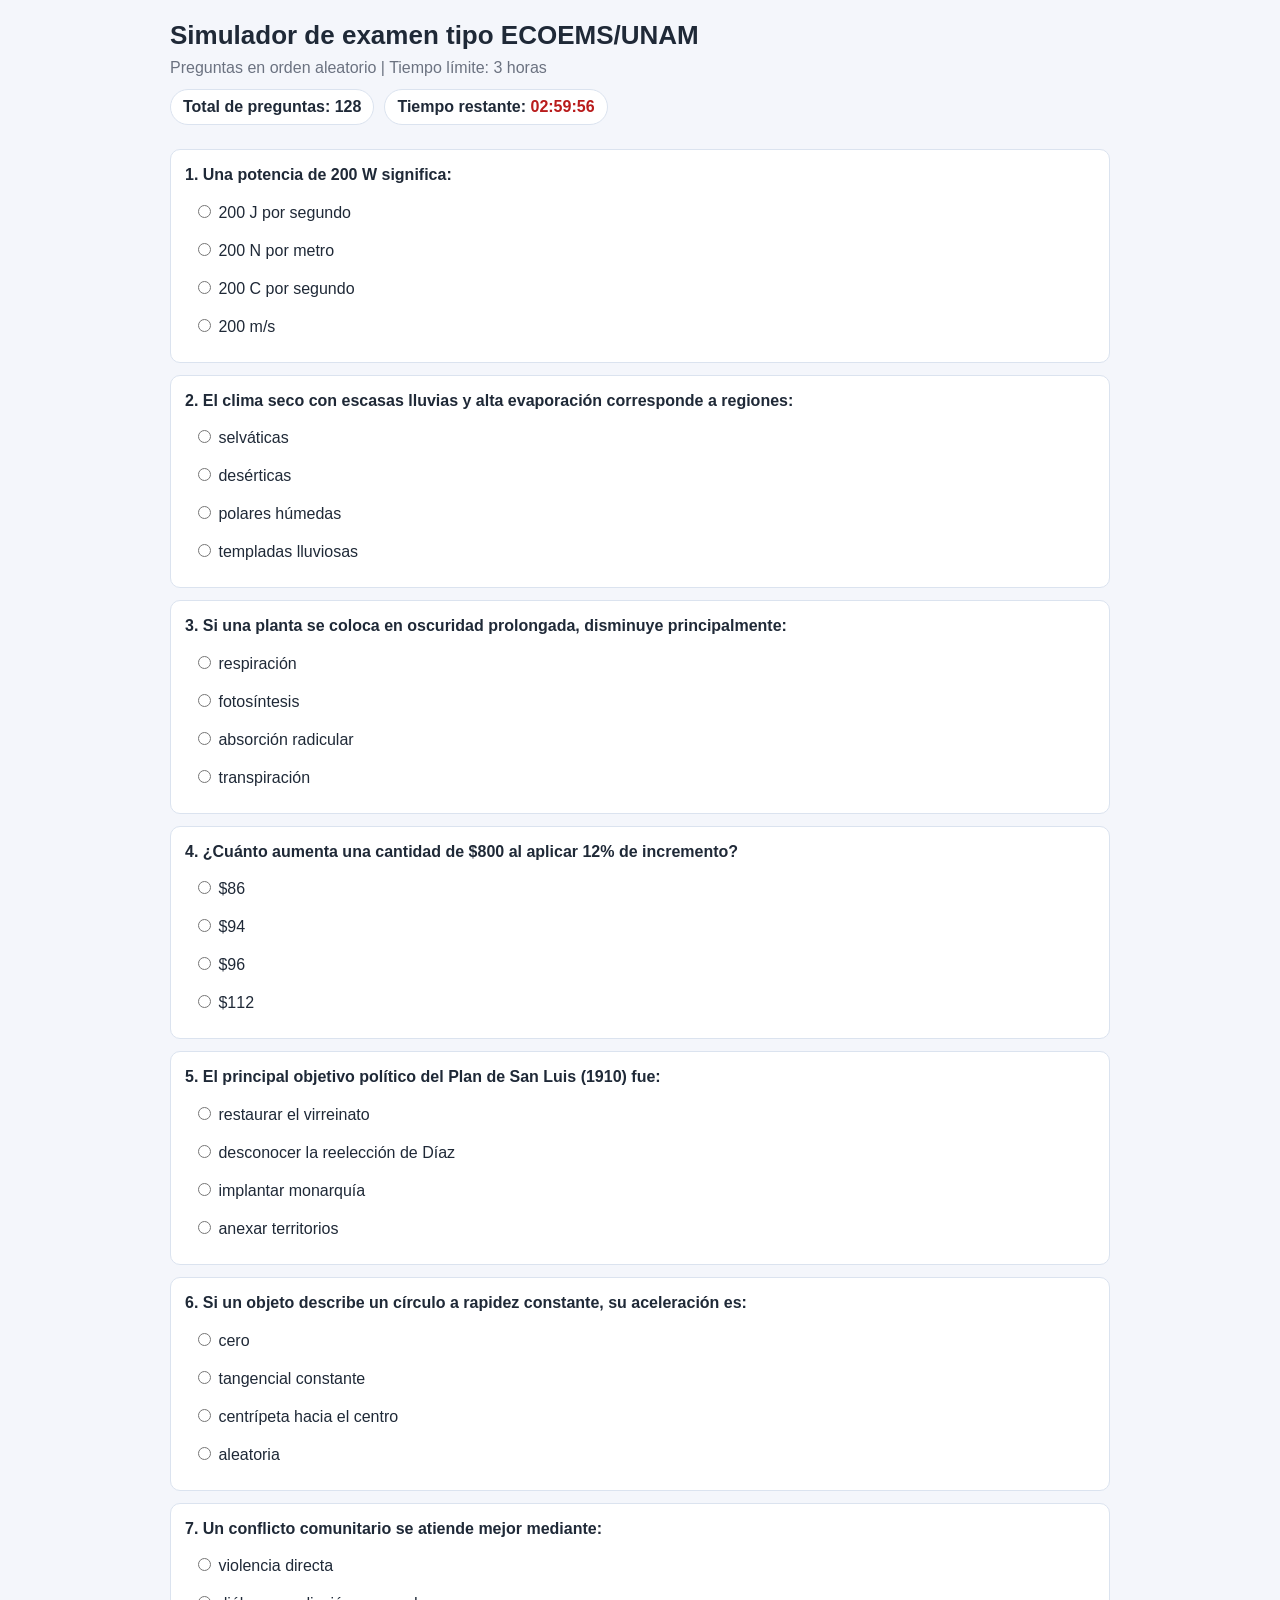
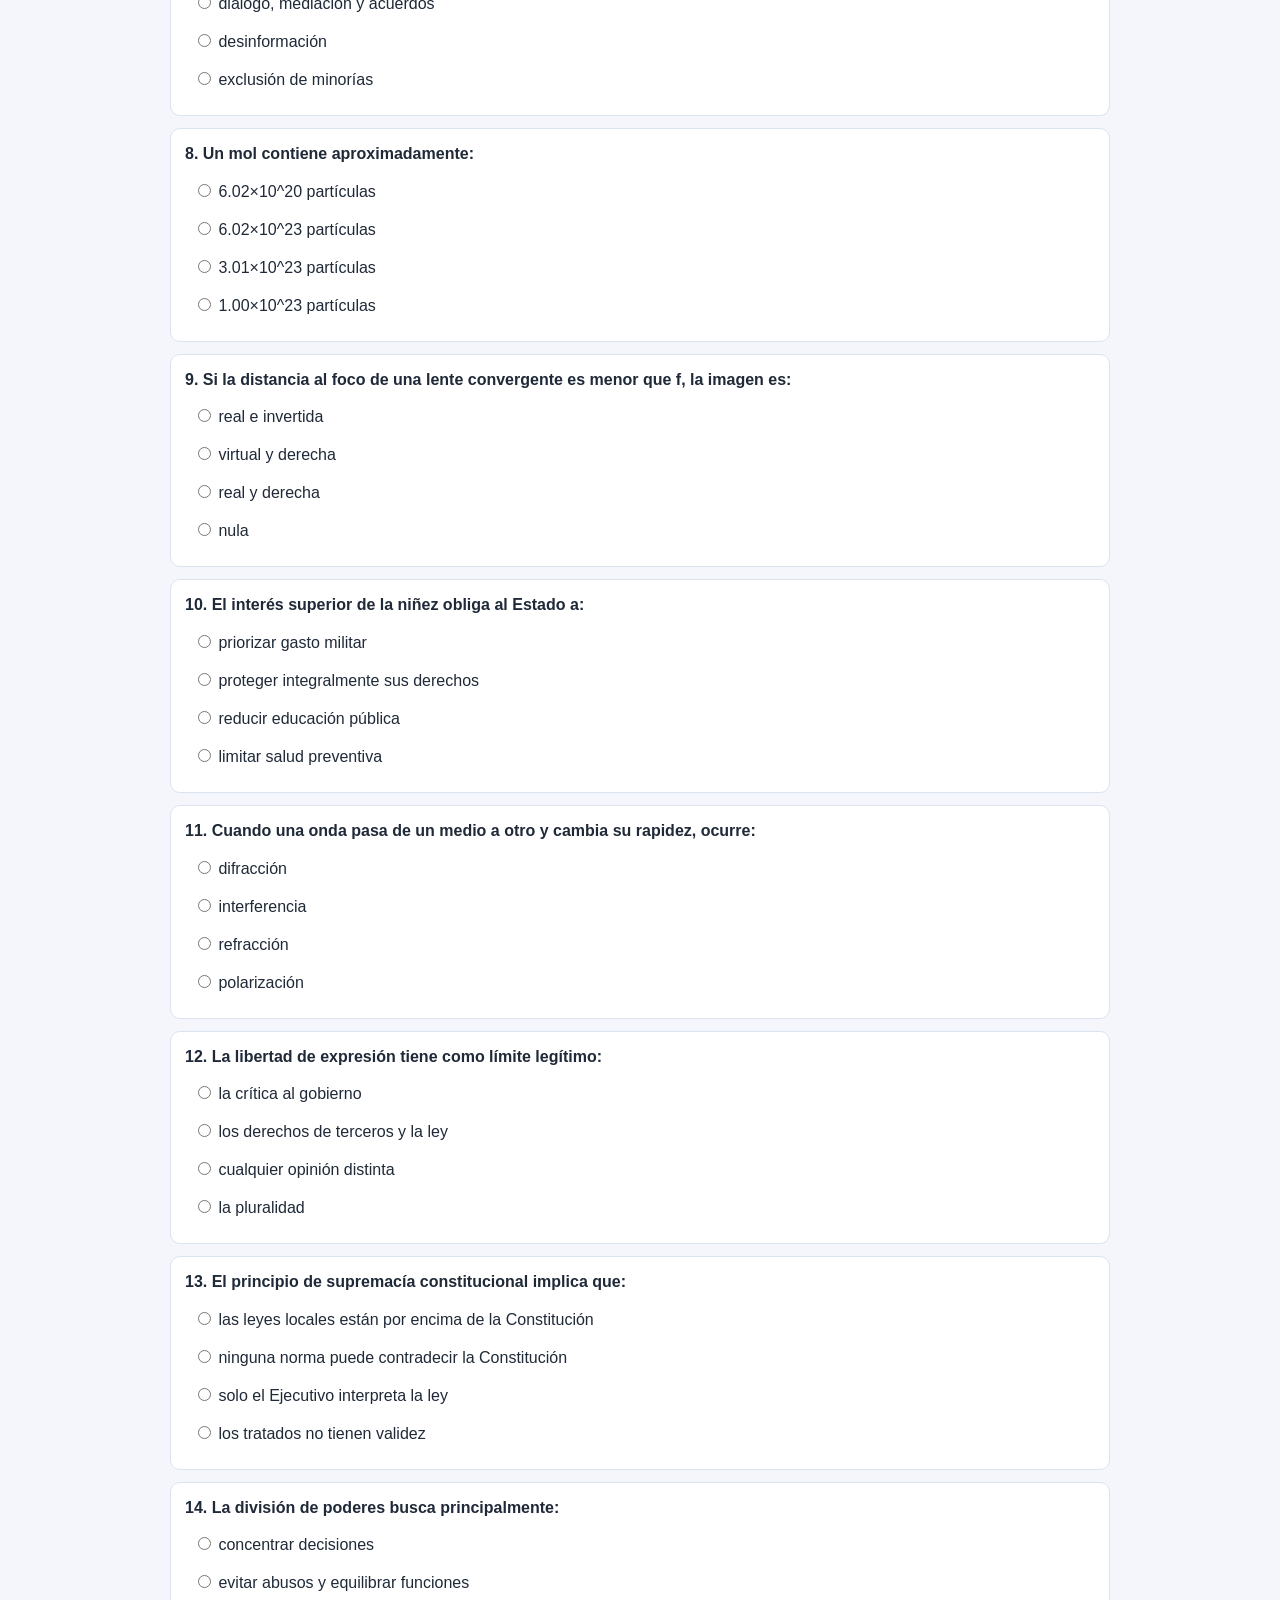
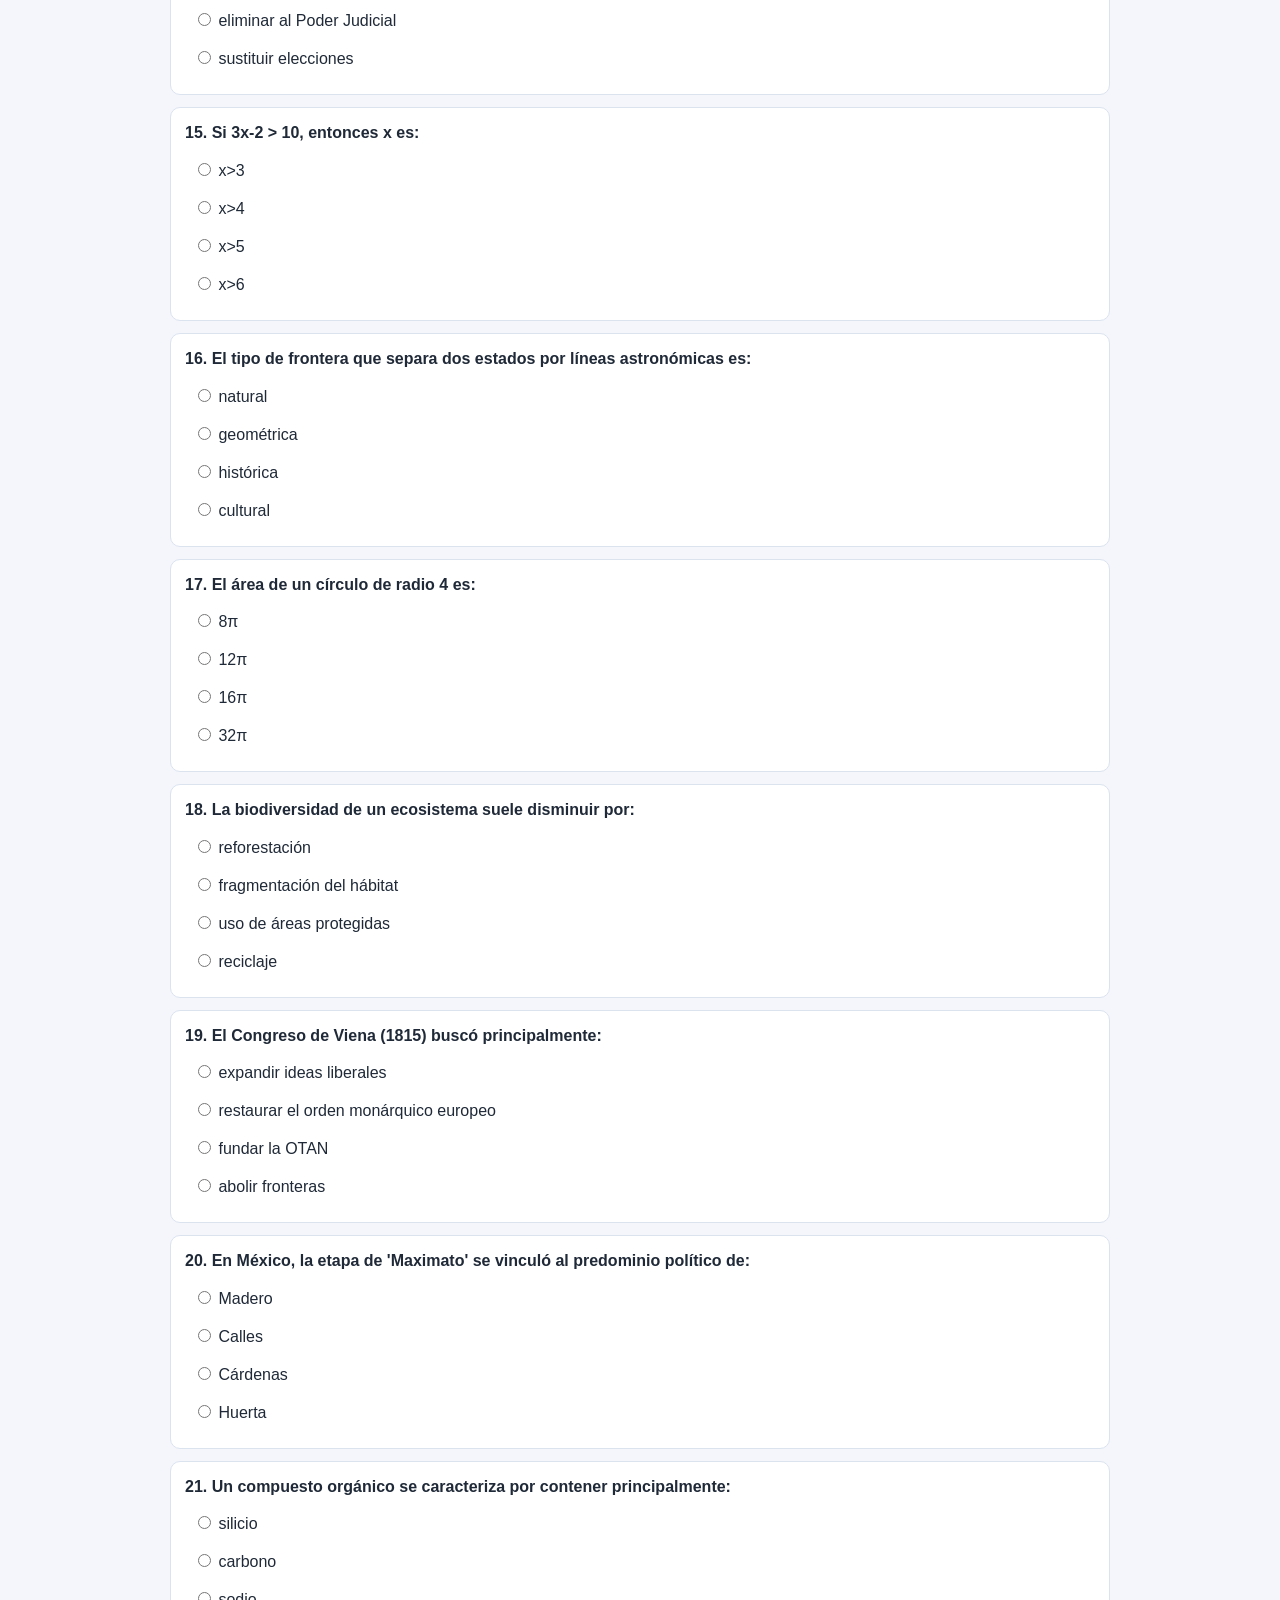
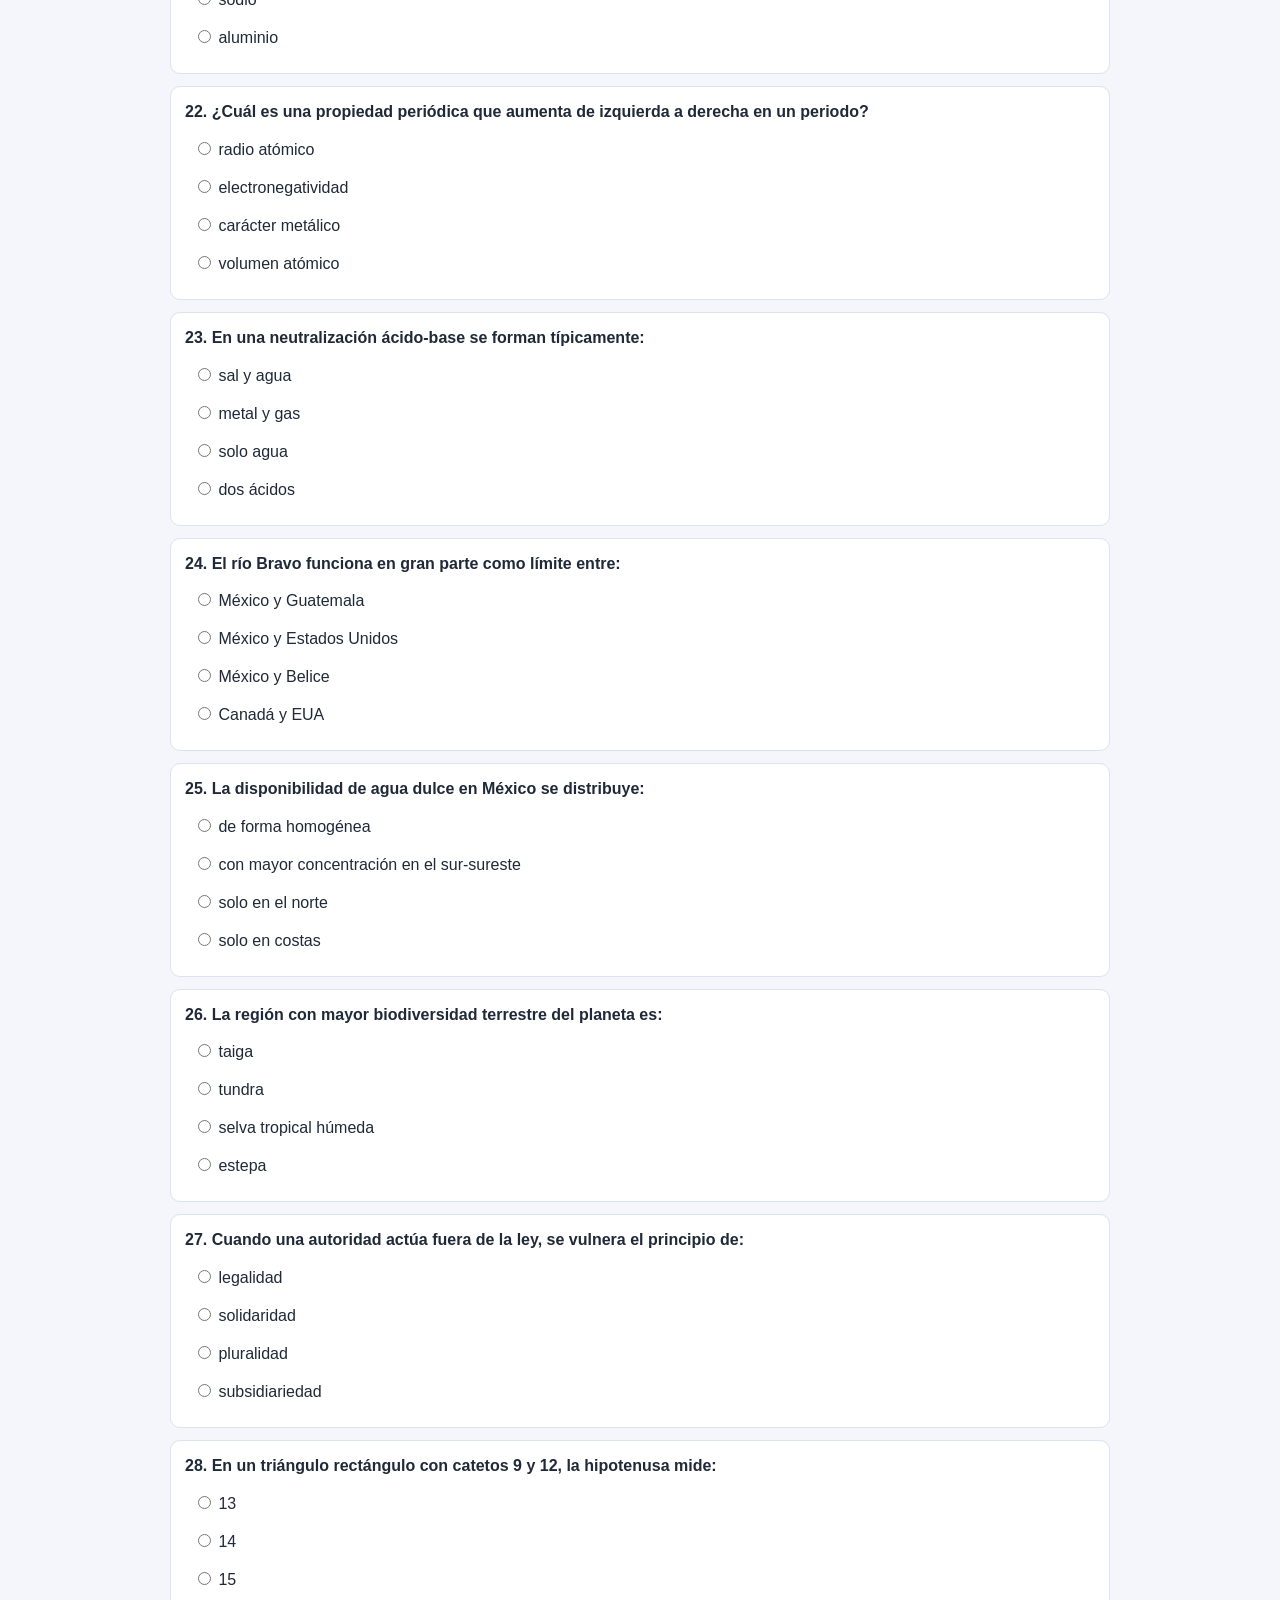
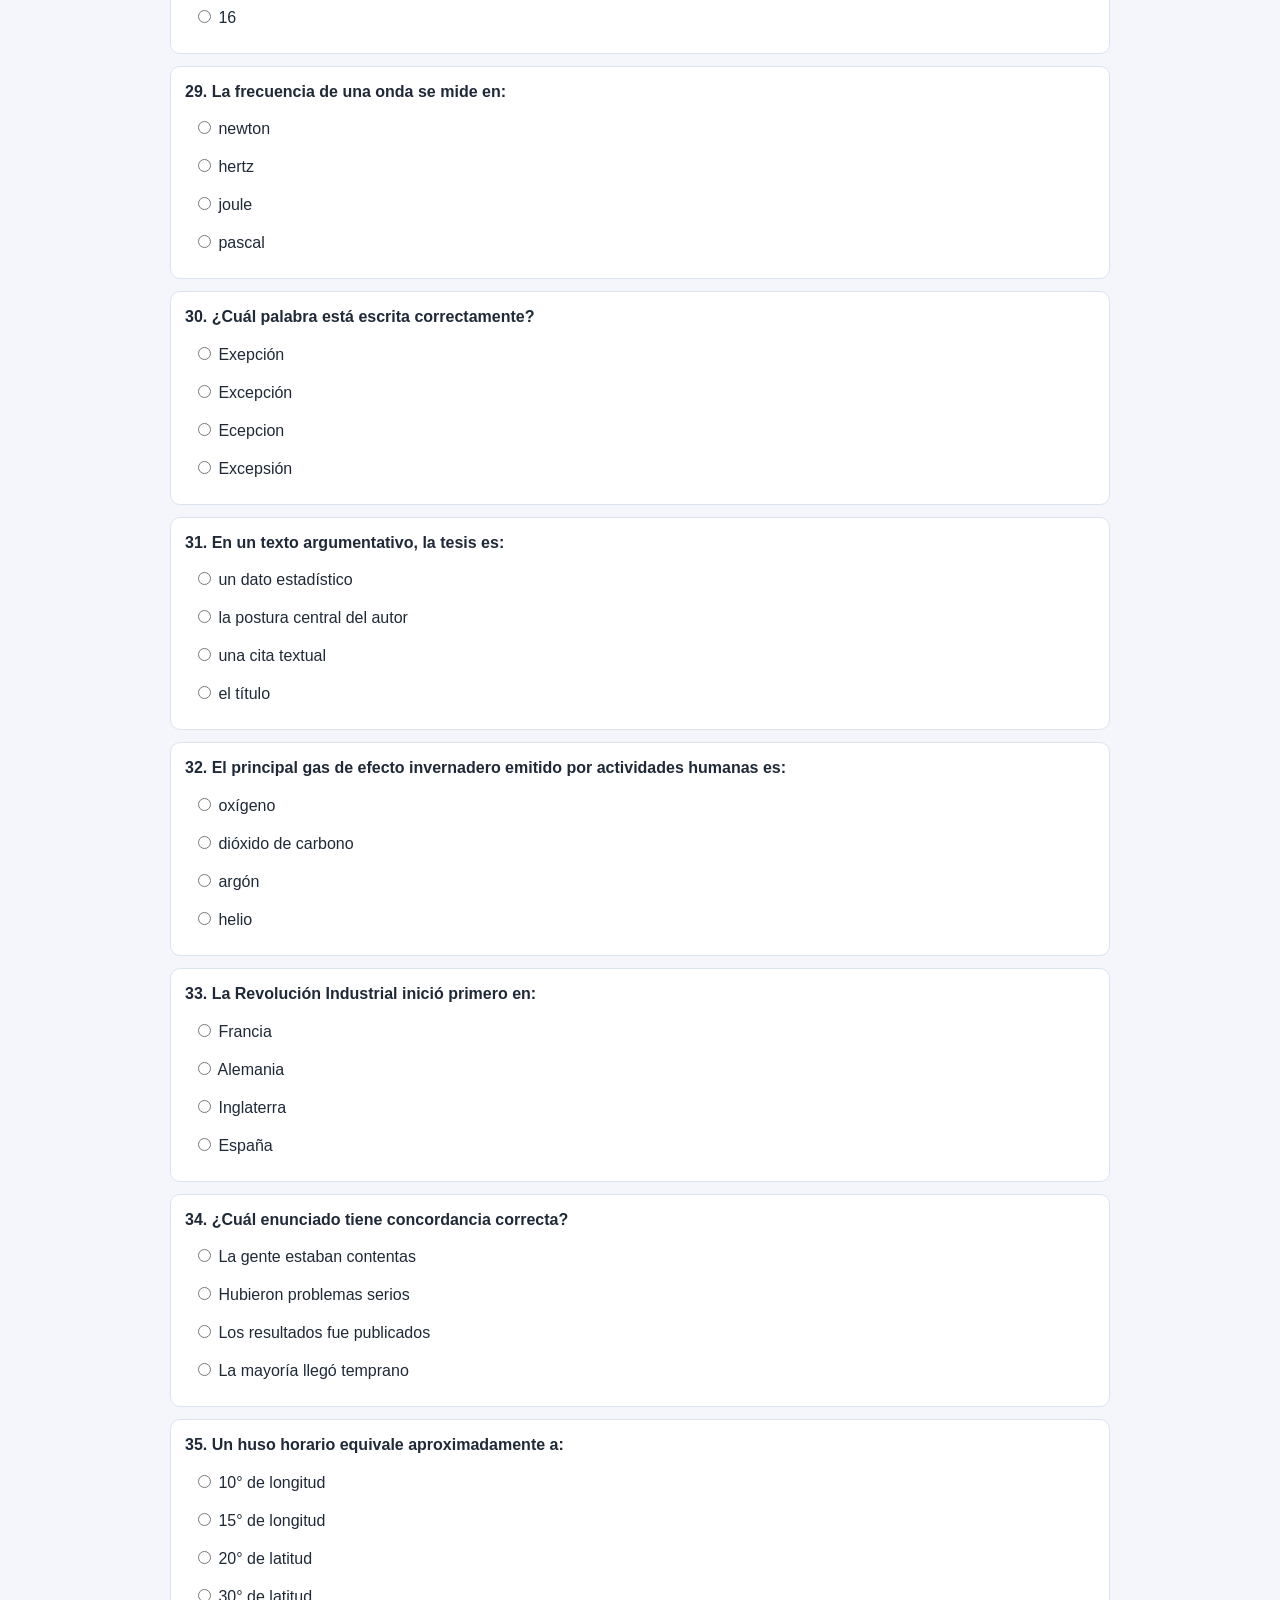
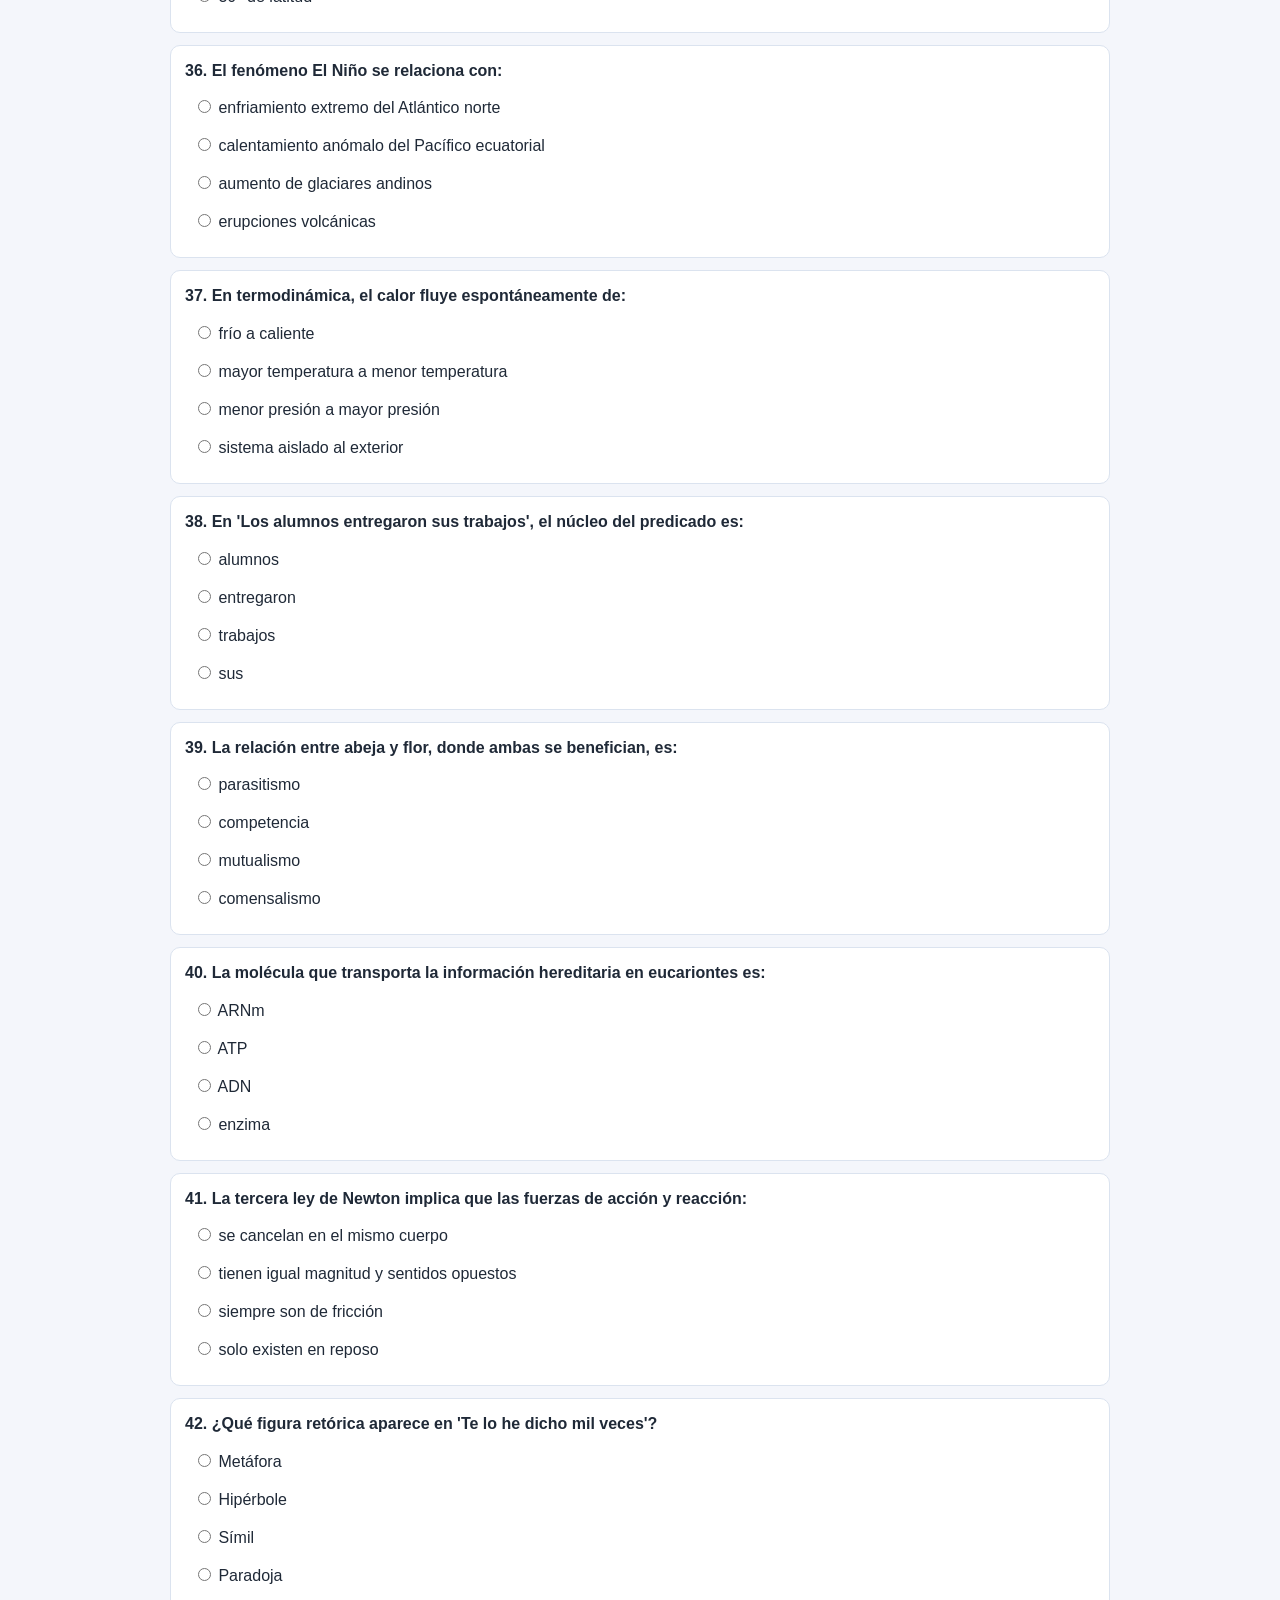
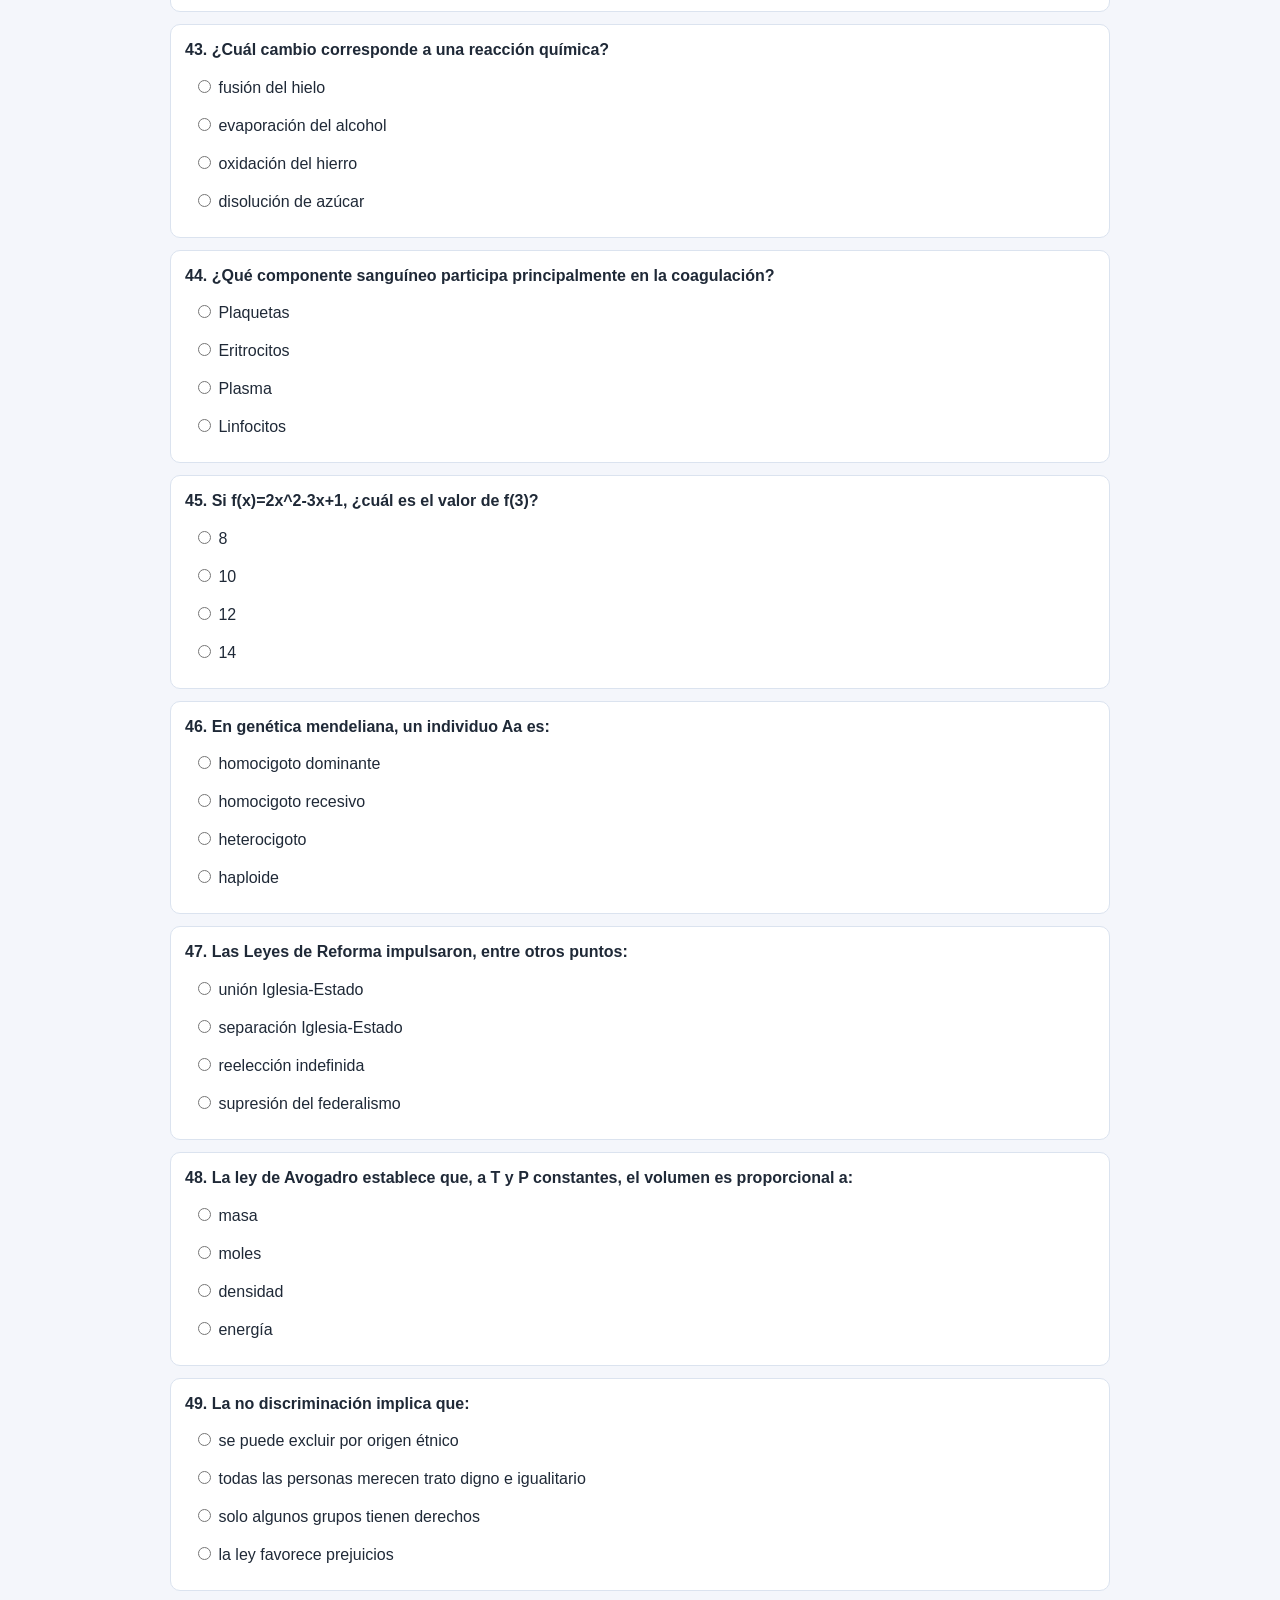
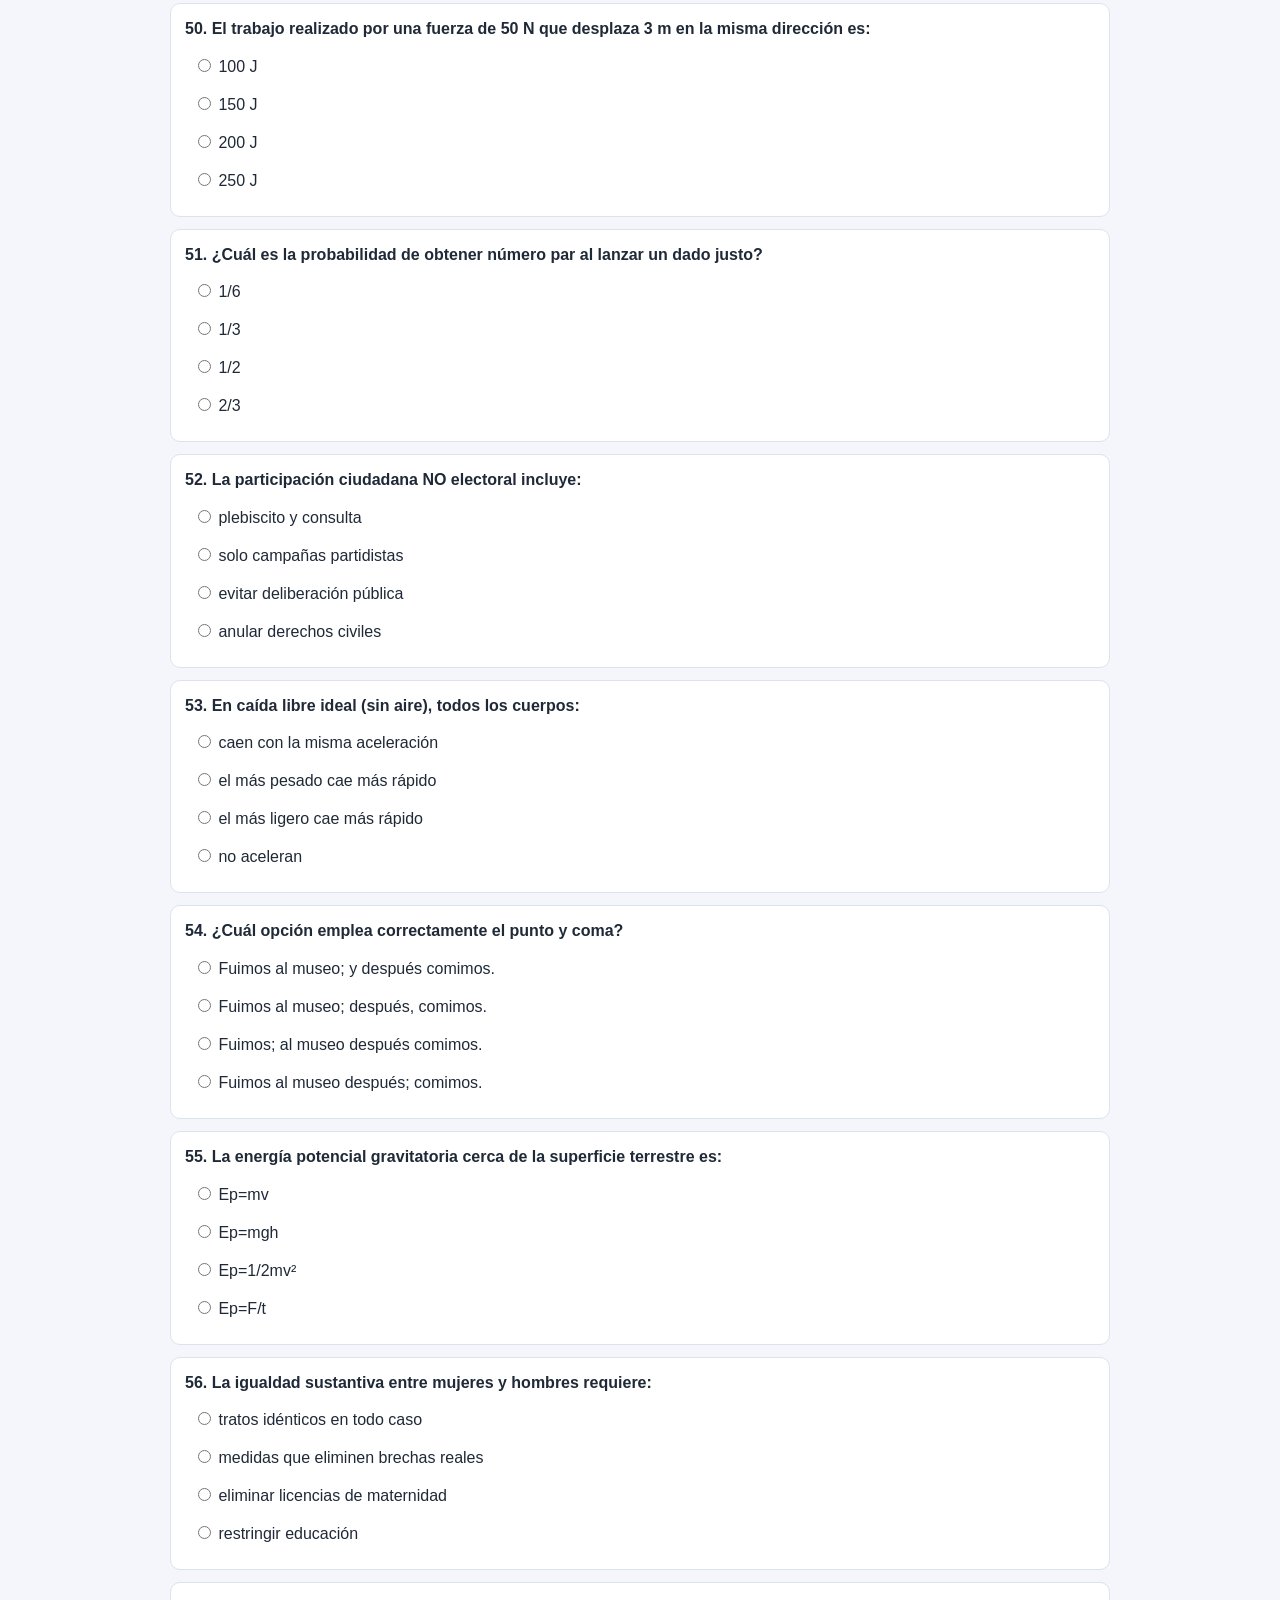
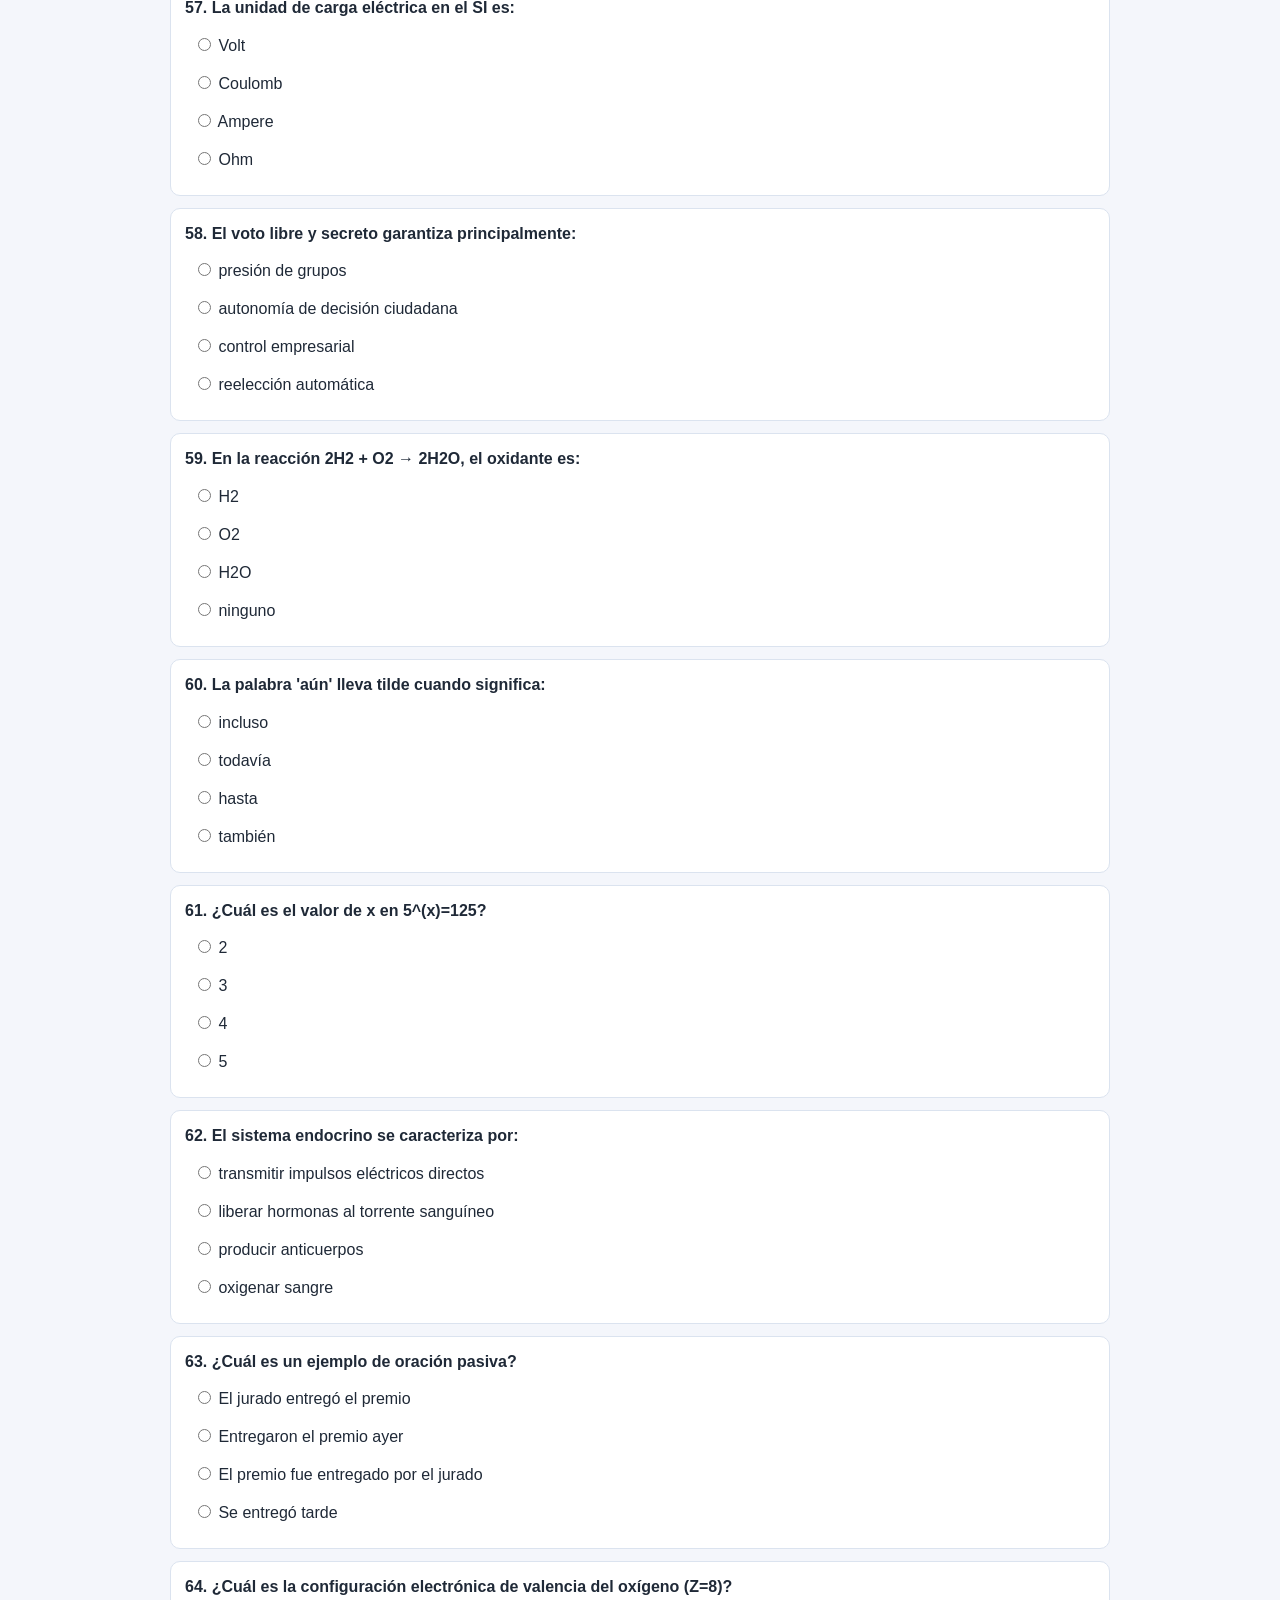
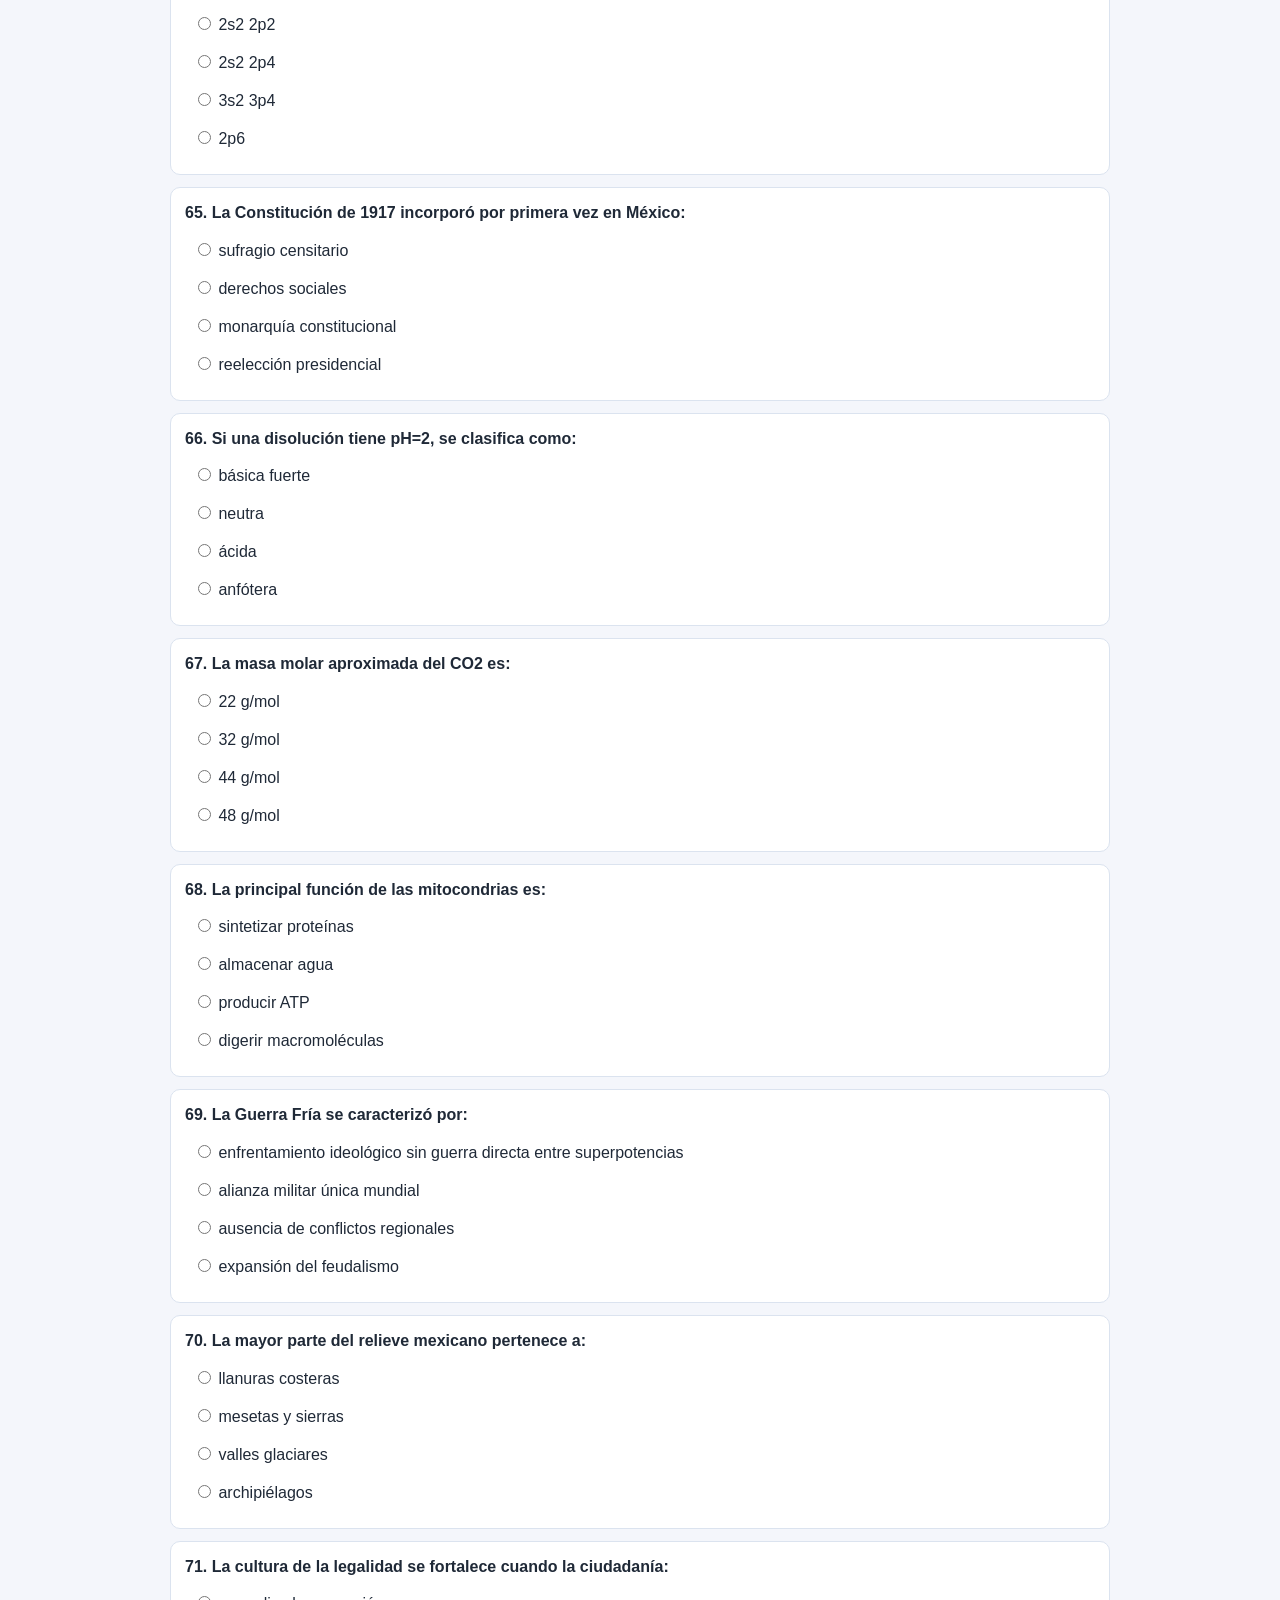
==== simulador_ecoems_unam.html @ 649bad39 "Add files via upload" ====
<!doctype html>
<html lang="es">
<head>
  <meta charset="UTF-8" />
  <meta name="viewport" content="width=device-width, initial-scale=1.0" />
  <title>Simulador ECOEMS/UNAM</title>
  <style>
    :root {
      --bg: #f4f6fb;
      --card: #ffffff;
      --text: #1f2937;
      --muted: #6b7280;
      --accent: #2563eb;
      --ok: #166534;
      --bad: #991b1b;
      --border: #dbe3ef;
    }
    * { box-sizing: border-box; }
    body { font-family: Arial, sans-serif; margin: 0; background: var(--bg); color: var(--text); }
    .wrap { max-width: 980px; margin: 0 auto; padding: 20px; }
    .top { position: sticky; top: 0; background: #f4f6fb; padding-bottom: 12px; z-index: 5; }
    h1 { margin: 0 0 8px; font-size: 26px; }
    .sub { color: var(--muted); margin: 0 0 12px; }
    .toolbar { display: flex; flex-wrap: wrap; gap: 10px; align-items: center; }
    .chip { background: var(--card); border: 1px solid var(--border); border-radius: 999px; padding: 8px 12px; font-weight: bold; }
    #temporizador { color: #b91c1c; }
    .pregunta { background: var(--card); border: 1px solid var(--border); border-radius: 10px; padding: 14px; margin: 12px 0; }
    .pregunta p { margin: 0 0 10px; font-weight: bold; line-height: 1.35; }
    label { display: block; margin: 6px 0; padding: 6px 8px; border-radius: 6px; }
    label:hover { background: #f8fafc; }
    .acciones { margin: 18px 0; display: flex; gap: 10px; }
    button { padding: 10px 16px; border: none; border-radius: 8px; cursor: pointer; font-size: 15px; }
    #enviarBtn { background: var(--accent); color: #fff; font-weight: bold; }
    #enviarBtn:disabled { opacity: .55; cursor: not-allowed; }
    #resultado { margin-top: 14px; font-size: 18px; font-weight: bold; }
    .retro { margin-top: 10px; padding: 10px; border-radius: 8px; font-size: 14px; }
    .correcta { background: #ecfdf3; border: 1px solid #86efac; color: var(--ok); }
    .incorrecta { background: #fef2f2; border: 1px solid #fca5a5; color: var(--bad); }
  </style>
</head>
<body>
  <div class="wrap">
    <div class="top">
      <h1>Simulador de examen tipo ECOEMS/UNAM</h1>
      <p class="sub">Preguntas en orden aleatorio | Tiempo límite: 3 horas</p>
      <div class="toolbar">
        <div class="chip" id="contadorPreguntas">Total de preguntas: 128</div>
        <div class="chip">Tiempo restante: <span id="temporizador">03:00:00</span></div>
      </div>
    </div>

    <form id="examen"></form>

    <div class="acciones">
      <button id="enviarBtn" type="button">Enviar examen</button>
    </div>
    <div id="resultado"></div>
  </div>

  <script>
const preguntas = [
  {
    "pregunta": "Si f(x)=2x^2-3x+1, ¿cuál es el valor de f(3)?",
    "opciones": [
      "8",
      "10",
      "12",
      "14"
    ],
    "correcta": 1
  },
  {
    "pregunta": "Resuelve el sistema: x+y=11, x-y=3.",
    "opciones": [
      "(x,y)=(7,4)",
      "(x,y)=(4,7)",
      "(x,y)=(8,3)",
      "(x,y)=(6,5)"
    ],
    "correcta": 0
  },
  {
    "pregunta": "¿Cuál es el valor de x en 5^(x)=125?",
    "opciones": [
      "2",
      "3",
      "4",
      "5"
    ],
    "correcta": 1
  },
  {
    "pregunta": "El promedio de 6, 8, 10 y 16 es:",
    "opciones": [
      "9",
      "10",
      "11",
      "12"
    ],
    "correcta": 1
  },
  {
    "pregunta": "Si un auto recorre 180 km en 3 horas, su velocidad media es:",
    "opciones": [
      "50 km/h",
      "55 km/h",
      "60 km/h",
      "65 km/h"
    ],
    "correcta": 2
  },
  {
    "pregunta": "¿Cuál expresión es equivalente a (a^3)(a^-1)?",
    "opciones": [
      "a^4",
      "a^2",
      "a^-3",
      "1"
    ],
    "correcta": 1
  },
  {
    "pregunta": "En un triángulo rectángulo con catetos 9 y 12, la hipotenusa mide:",
    "opciones": [
      "13",
      "14",
      "15",
      "16"
    ],
    "correcta": 2
  },
  {
    "pregunta": "¿Cuánto aumenta una cantidad de $800 al aplicar 12% de incremento?",
    "opciones": [
      "$86",
      "$94",
      "$96",
      "$112"
    ],
    "correcta": 2
  },
  {
    "pregunta": "Si 3x-2 > 10, entonces x es:",
    "opciones": [
      "x>3",
      "x>4",
      "x>5",
      "x>6"
    ],
    "correcta": 1
  },
  {
    "pregunta": "Factoriza: x^2-9",
    "opciones": [
      "(x-9)(x+1)",
      "(x-3)(x+3)",
      "(x-1)(x-9)",
      "(x+9)^2"
    ],
    "correcta": 1
  },
  {
    "pregunta": "La pendiente de la recta que pasa por (1,2) y (5,10) es:",
    "opciones": [
      "1",
      "2",
      "3",
      "4"
    ],
    "correcta": 1
  },
  {
    "pregunta": "¿Cuál es la probabilidad de obtener número par al lanzar un dado justo?",
    "opciones": [
      "1/6",
      "1/3",
      "1/2",
      "2/3"
    ],
    "correcta": 2
  },
  {
    "pregunta": "Si log10(1000)=n, entonces n vale:",
    "opciones": [
      "2",
      "3",
      "10",
      "100"
    ],
    "correcta": 1
  },
  {
    "pregunta": "El área de un círculo de radio 4 es:",
    "opciones": [
      "8π",
      "12π",
      "16π",
      "32π"
    ],
    "correcta": 2
  },
  {
    "pregunta": "Una razón equivalente a 3:5 es:",
    "opciones": [
      "6:8",
      "9:15",
      "12:25",
      "15:9"
    ],
    "correcta": 1
  },
  {
    "pregunta": "Si 2/3 de un número es 24, el número es:",
    "opciones": [
      "30",
      "32",
      "36",
      "40"
    ],
    "correcta": 2
  },
  {
    "pregunta": "En 'Los alumnos entregaron sus trabajos', el núcleo del predicado es:",
    "opciones": [
      "alumnos",
      "entregaron",
      "trabajos",
      "sus"
    ],
    "correcta": 1
  },
  {
    "pregunta": "¿Cuál opción presenta una oración compuesta coordinada adversativa?",
    "opciones": [
      "Llegó temprano y estudió",
      "No vino porque enfermó",
      "Quería salir, pero llovía",
      "Cuando llegó, cenó"
    ],
    "correcta": 2
  },
  {
    "pregunta": "El conector 'sin embargo' introduce una relación de:",
    "opciones": [
      "causa",
      "consecuencia",
      "oposición",
      "explicación"
    ],
    "correcta": 2
  },
  {
    "pregunta": "¿Cuál palabra está escrita correctamente?",
    "opciones": [
      "Exepción",
      "Excepción",
      "Ecepcion",
      "Excepsión"
    ],
    "correcta": 1
  },
  {
    "pregunta": "En un texto argumentativo, la tesis es:",
    "opciones": [
      "un dato estadístico",
      "la postura central del autor",
      "una cita textual",
      "el título"
    ],
    "correcta": 1
  },
  {
    "pregunta": "¿Qué figura retórica aparece en 'Te lo he dicho mil veces'?",
    "opciones": [
      "Metáfora",
      "Hipérbole",
      "Símil",
      "Paradoja"
    ],
    "correcta": 1
  },
  {
    "pregunta": "La función referencial del lenguaje se centra en:",
    "opciones": [
      "el emisor",
      "el receptor",
      "el mensaje estético",
      "el contexto"
    ],
    "correcta": 3
  },
  {
    "pregunta": "En 'Ayer leí una novela interesante', 'interesante' es:",
    "opciones": [
      "sustantivo",
      "adjetivo calificativo",
      "adverbio",
      "pronombre"
    ],
    "correcta": 1
  },
  {
    "pregunta": "¿Cuál opción emplea correctamente el punto y coma?",
    "opciones": [
      "Fuimos al museo; y después comimos.",
      "Fuimos al museo; después, comimos.",
      "Fuimos; al museo después comimos.",
      "Fuimos al museo después; comimos."
    ],
    "correcta": 1
  },
  {
    "pregunta": "El texto que explica cómo realizar un experimento corresponde al tipo:",
    "opciones": [
      "narrativo",
      "instructivo",
      "poético",
      "publicitario"
    ],
    "correcta": 1
  },
  {
    "pregunta": "En 'Si hubieras estudiado, habrías aprobado', el modo verbal predominante es:",
    "opciones": [
      "indicativo",
      "imperativo",
      "subjuntivo",
      "infinitivo"
    ],
    "correcta": 2
  },
  {
    "pregunta": "¿Cuál enunciado tiene concordancia correcta?",
    "opciones": [
      "La gente estaban contentas",
      "Hubieron problemas serios",
      "Los resultados fue publicados",
      "La mayoría llegó temprano"
    ],
    "correcta": 3
  },
  {
    "pregunta": "La intención principal de una reseña crítica es:",
    "opciones": [
      "relatar hechos históricos",
      "valorar una obra con argumentos",
      "vender un producto",
      "escribir poesía"
    ],
    "correcta": 1
  },
  {
    "pregunta": "¿Cuál es un ejemplo de oración pasiva?",
    "opciones": [
      "El jurado entregó el premio",
      "Entregaron el premio ayer",
      "El premio fue entregado por el jurado",
      "Se entregó tarde"
    ],
    "correcta": 2
  },
  {
    "pregunta": "La palabra 'aún' lleva tilde cuando significa:",
    "opciones": [
      "incluso",
      "todavía",
      "hasta",
      "también"
    ],
    "correcta": 1
  },
  {
    "pregunta": "En 'Me preocupa que no asistas', la proposición subordinada es:",
    "opciones": [
      "Me preocupa",
      "que no asistas",
      "no asistas",
      "me"
    ],
    "correcta": 1
  },
  {
    "pregunta": "La molécula que transporta la información hereditaria en eucariontes es:",
    "opciones": [
      "ARNm",
      "ATP",
      "ADN",
      "enzima"
    ],
    "correcta": 2
  },
  {
    "pregunta": "Durante la mitosis, la separación de cromátidas hermanas ocurre en:",
    "opciones": [
      "profase",
      "metafase",
      "anafase",
      "telofase"
    ],
    "correcta": 2
  },
  {
    "pregunta": "Si una planta se coloca en oscuridad prolongada, disminuye principalmente:",
    "opciones": [
      "respiración",
      "fotosíntesis",
      "absorción radicular",
      "transpiración"
    ],
    "correcta": 1
  },
  {
    "pregunta": "¿Qué estructura regula el intercambio de gases en las hojas?",
    "opciones": [
      "Xilema",
      "Estomas",
      "Floema",
      "Cutícula"
    ],
    "correcta": 1
  },
  {
    "pregunta": "Un ejemplo de homeostasis es:",
    "opciones": [
      "mutación al azar",
      "mantenimiento de la temperatura corporal",
      "formación de gametos",
      "crecimiento poblacional"
    ],
    "correcta": 1
  },
  {
    "pregunta": "En genética mendeliana, un individuo Aa es:",
    "opciones": [
      "homocigoto dominante",
      "homocigoto recesivo",
      "heterocigoto",
      "haploide"
    ],
    "correcta": 2
  },
  {
    "pregunta": "La selección natural favorece a los organismos que:",
    "opciones": [
      "son más grandes",
      "tienen rasgos ventajosos en su ambiente",
      "viven menos",
      "no presentan variación"
    ],
    "correcta": 1
  },
  {
    "pregunta": "¿Qué componente sanguíneo participa principalmente en la coagulación?",
    "opciones": [
      "Plaquetas",
      "Eritrocitos",
      "Plasma",
      "Linfocitos"
    ],
    "correcta": 0
  },
  {
    "pregunta": "La relación entre abeja y flor, donde ambas se benefician, es:",
    "opciones": [
      "parasitismo",
      "competencia",
      "mutualismo",
      "comensalismo"
    ],
    "correcta": 2
  },
  {
    "pregunta": "El sistema endocrino se caracteriza por:",
    "opciones": [
      "transmitir impulsos eléctricos directos",
      "liberar hormonas al torrente sanguíneo",
      "producir anticuerpos",
      "oxigenar sangre"
    ],
    "correcta": 1
  },
  {
    "pregunta": "En una cadena trófica, los productores son:",
    "opciones": [
      "hongos",
      "animales herbívoros",
      "organismos autótrofos",
      "descomponedores"
    ],
    "correcta": 2
  },
  {
    "pregunta": "La principal función de las mitocondrias es:",
    "opciones": [
      "sintetizar proteínas",
      "almacenar agua",
      "producir ATP",
      "digerir macromoléculas"
    ],
    "correcta": 2
  },
  {
    "pregunta": "La biodiversidad de un ecosistema suele disminuir por:",
    "opciones": [
      "reforestación",
      "fragmentación del hábitat",
      "uso de áreas protegidas",
      "reciclaje"
    ],
    "correcta": 1
  },
  {
    "pregunta": "¿Qué tipo de inmunidad se obtiene por vacunación?",
    "opciones": [
      "innata natural",
      "adquirida activa",
      "adquirida pasiva",
      "genética"
    ],
    "correcta": 1
  },
  {
    "pregunta": "El órgano donde ocurre la mayor absorción de nutrientes es:",
    "opciones": [
      "estómago",
      "intestino delgado",
      "colon",
      "esófago"
    ],
    "correcta": 1
  },
  {
    "pregunta": "En la teoría celular, todos los seres vivos:",
    "opciones": [
      "tienen núcleo",
      "están formados por una o más células",
      "son pluricelulares",
      "realizan fotosíntesis"
    ],
    "correcta": 1
  },
  {
    "pregunta": "¿Cuál es la configuración electrónica de valencia del oxígeno (Z=8)?",
    "opciones": [
      "2s2 2p2",
      "2s2 2p4",
      "3s2 3p4",
      "2p6"
    ],
    "correcta": 1
  },
  {
    "pregunta": "Enlace predominante en NaCl:",
    "opciones": [
      "covalente no polar",
      "covalente polar",
      "iónico",
      "metálico"
    ],
    "correcta": 2
  },
  {
    "pregunta": "Si una disolución tiene pH=2, se clasifica como:",
    "opciones": [
      "básica fuerte",
      "neutra",
      "ácida",
      "anfótera"
    ],
    "correcta": 2
  },
  {
    "pregunta": "La ley de Avogadro establece que, a T y P constantes, el volumen es proporcional a:",
    "opciones": [
      "masa",
      "moles",
      "densidad",
      "energía"
    ],
    "correcta": 1
  },
  {
    "pregunta": "En la reacción 2H2 + O2 → 2H2O, el oxidante es:",
    "opciones": [
      "H2",
      "O2",
      "H2O",
      "ninguno"
    ],
    "correcta": 1
  },
  {
    "pregunta": "¿Cuál cambio corresponde a una reacción química?",
    "opciones": [
      "fusión del hielo",
      "evaporación del alcohol",
      "oxidación del hierro",
      "disolución de azúcar"
    ],
    "correcta": 2
  },
  {
    "pregunta": "La masa molar aproximada del CO2 es:",
    "opciones": [
      "22 g/mol",
      "32 g/mol",
      "44 g/mol",
      "48 g/mol"
    ],
    "correcta": 2
  },
  {
    "pregunta": "Un compuesto orgánico se caracteriza por contener principalmente:",
    "opciones": [
      "silicio",
      "carbono",
      "sodio",
      "aluminio"
    ],
    "correcta": 1
  },
  {
    "pregunta": "Si aumenta la concentración de reactivos, la velocidad de reacción generalmente:",
    "opciones": [
      "disminuye",
      "aumenta",
      "no cambia nunca",
      "se vuelve cero"
    ],
    "correcta": 1
  },
  {
    "pregunta": "La partícula con carga +1 en el átomo es:",
    "opciones": [
      "electrón",
      "neutrón",
      "protón",
      "anión"
    ],
    "correcta": 2
  },
  {
    "pregunta": "En una neutralización ácido-base se forman típicamente:",
    "opciones": [
      "sal y agua",
      "metal y gas",
      "solo agua",
      "dos ácidos"
    ],
    "correcta": 0
  },
  {
    "pregunta": "¿Cuál es una propiedad periódica que aumenta de izquierda a derecha en un periodo?",
    "opciones": [
      "radio atómico",
      "electronegatividad",
      "carácter metálico",
      "volumen atómico"
    ],
    "correcta": 1
  },
  {
    "pregunta": "El número de oxidación del oxígeno en la mayoría de compuestos es:",
    "opciones": [
      "+2",
      "+1",
      "-1",
      "-2"
    ],
    "correcta": 3
  },
  {
    "pregunta": "Un mol contiene aproximadamente:",
    "opciones": [
      "6.02×10^20 partículas",
      "6.02×10^23 partículas",
      "3.01×10^23 partículas",
      "1.00×10^23 partículas"
    ],
    "correcta": 1
  },
  {
    "pregunta": "La destilación simple permite separar:",
    "opciones": [
      "sólidos insolubles",
      "líquidos con distintos puntos de ebullición",
      "mezclas homogéneas por magnetismo",
      "gases por filtración"
    ],
    "correcta": 1
  },
  {
    "pregunta": "En el modelo cinético, al aumentar la temperatura de un gas, aumenta:",
    "opciones": [
      "la masa de cada molécula",
      "la energía cinética promedio",
      "el número de moles automáticamente",
      "la carga eléctrica"
    ],
    "correcta": 1
  },
  {
    "pregunta": "Un móvil pasa de 10 m/s a 22 m/s en 4 s. Su aceleración es:",
    "opciones": [
      "2 m/s²",
      "3 m/s²",
      "4 m/s²",
      "5 m/s²"
    ],
    "correcta": 1
  },
  {
    "pregunta": "Si F=24 N y m=6 kg, la aceleración es:",
    "opciones": [
      "2 m/s²",
      "3 m/s²",
      "4 m/s²",
      "6 m/s²"
    ],
    "correcta": 2
  },
  {
    "pregunta": "El trabajo realizado por una fuerza de 50 N que desplaza 3 m en la misma dirección es:",
    "opciones": [
      "100 J",
      "150 J",
      "200 J",
      "250 J"
    ],
    "correcta": 1
  },
  {
    "pregunta": "¿Qué magnitud permanece constante en un MRU?",
    "opciones": [
      "aceleración distinta de cero",
      "velocidad",
      "fuerza neta no nula",
      "posición"
    ],
    "correcta": 1
  },
  {
    "pregunta": "La unidad de carga eléctrica en el SI es:",
    "opciones": [
      "Volt",
      "Coulomb",
      "Ampere",
      "Ohm"
    ],
    "correcta": 1
  },
  {
    "pregunta": "En un circuito, si V=12 V e I=3 A, la resistencia es:",
    "opciones": [
      "2 Ω",
      "3 Ω",
      "4 Ω",
      "6 Ω"
    ],
    "correcta": 2
  },
  {
    "pregunta": "Cuando una onda pasa de un medio a otro y cambia su rapidez, ocurre:",
    "opciones": [
      "difracción",
      "interferencia",
      "refracción",
      "polarización"
    ],
    "correcta": 2
  },
  {
    "pregunta": "La energía potencial gravitatoria cerca de la superficie terrestre es:",
    "opciones": [
      "Ep=mv",
      "Ep=mgh",
      "Ep=1/2mv²",
      "Ep=F/t"
    ],
    "correcta": 1
  },
  {
    "pregunta": "Si la distancia al foco de una lente convergente es menor que f, la imagen es:",
    "opciones": [
      "real e invertida",
      "virtual y derecha",
      "real y derecha",
      "nula"
    ],
    "correcta": 1
  },
  {
    "pregunta": "La tercera ley de Newton implica que las fuerzas de acción y reacción:",
    "opciones": [
      "se cancelan en el mismo cuerpo",
      "tienen igual magnitud y sentidos opuestos",
      "siempre son de fricción",
      "solo existen en reposo"
    ],
    "correcta": 1
  },
  {
    "pregunta": "Una potencia de 200 W significa:",
    "opciones": [
      "200 J por segundo",
      "200 N por metro",
      "200 C por segundo",
      "200 m/s"
    ],
    "correcta": 0
  },
  {
    "pregunta": "En caída libre ideal (sin aire), todos los cuerpos:",
    "opciones": [
      "caen con la misma aceleración",
      "el más pesado cae más rápido",
      "el más ligero cae más rápido",
      "no aceleran"
    ],
    "correcta": 0
  },
  {
    "pregunta": "La frecuencia de una onda se mide en:",
    "opciones": [
      "newton",
      "hertz",
      "joule",
      "pascal"
    ],
    "correcta": 1
  },
  {
    "pregunta": "Si un objeto describe un círculo a rapidez constante, su aceleración es:",
    "opciones": [
      "cero",
      "tangencial constante",
      "centrípeta hacia el centro",
      "aleatoria"
    ],
    "correcta": 2
  },
  {
    "pregunta": "En termodinámica, el calor fluye espontáneamente de:",
    "opciones": [
      "frío a caliente",
      "mayor temperatura a menor temperatura",
      "menor presión a mayor presión",
      "sistema aislado al exterior"
    ],
    "correcta": 1
  },
  {
    "pregunta": "El momento lineal de un cuerpo se calcula con:",
    "opciones": [
      "p=mv",
      "p=F/A",
      "p=mg",
      "p=W/t"
    ],
    "correcta": 0
  },
  {
    "pregunta": "El principal objetivo político del Plan de San Luis (1910) fue:",
    "opciones": [
      "restaurar el virreinato",
      "desconocer la reelección de Díaz",
      "implantar monarquía",
      "anexar territorios"
    ],
    "correcta": 1
  },
  {
    "pregunta": "Las Leyes de Reforma impulsaron, entre otros puntos:",
    "opciones": [
      "unión Iglesia-Estado",
      "separación Iglesia-Estado",
      "reelección indefinida",
      "supresión del federalismo"
    ],
    "correcta": 1
  },
  {
    "pregunta": "La Constitución de 1917 incorporó por primera vez en México:",
    "opciones": [
      "sufragio censitario",
      "derechos sociales",
      "monarquía constitucional",
      "reelección presidencial"
    ],
    "correcta": 1
  },
  {
    "pregunta": "La causa inmediata de la Primera Guerra Mundial fue:",
    "opciones": [
      "invasión de Polonia",
      "asesinato del archiduque Francisco Fernando",
      "crisis de los misiles",
      "caída del Muro de Berlín"
    ],
    "correcta": 1
  },
  {
    "pregunta": "El periodo conocido como 'Milagro Mexicano' se asocia con:",
    "opciones": [
      "crecimiento económico sostenido a mitad del siglo XX",
      "guerra civil permanente",
      "caída de exportaciones petroleras en 1810",
      "fin del PRI en 2000"
    ],
    "correcta": 0
  },
  {
    "pregunta": "¿Qué buscaba principalmente el movimiento de Independencia de México en su inicio?",
    "opciones": [
      "mantener privilegios peninsulares",
      "autonomía y ruptura del orden colonial",
      "anexión a Francia",
      "abolir la agricultura"
    ],
    "correcta": 1
  },
  {
    "pregunta": "La Doctrina Monroe (1823) se resume como:",
    "opciones": [
      "América para los americanos",
      "Europa para los europeos",
      "Asia para Asia",
      "África unificada"
    ],
    "correcta": 0
  },
  {
    "pregunta": "Durante el cardenismo, una medida clave fue:",
    "opciones": [
      "privatización petrolera",
      "expropiación petrolera",
      "disolución de ejidos",
      "reelección presidencial"
    ],
    "correcta": 1
  },
  {
    "pregunta": "La Revolución Industrial inició primero en:",
    "opciones": [
      "Francia",
      "Alemania",
      "Inglaterra",
      "España"
    ],
    "correcta": 2
  },
  {
    "pregunta": "La Guerra Fría se caracterizó por:",
    "opciones": [
      "enfrentamiento ideológico sin guerra directa entre superpotencias",
      "alianza militar única mundial",
      "ausencia de conflictos regionales",
      "expansión del feudalismo"
    ],
    "correcta": 0
  },
  {
    "pregunta": "El Tratado de Tordesillas (1494) tuvo como propósito:",
    "opciones": [
      "dividir áreas de expansión entre España y Portugal",
      "independizar colonias inglesas",
      "crear la ONU",
      "abolir la esclavitud"
    ],
    "correcta": 0
  },
  {
    "pregunta": "En México, la etapa de 'Maximato' se vinculó al predominio político de:",
    "opciones": [
      "Madero",
      "Calles",
      "Cárdenas",
      "Huerta"
    ],
    "correcta": 1
  },
  {
    "pregunta": "La caída de Constantinopla en 1453 suele considerarse un hito para el fin de:",
    "opciones": [
      "Edad Antigua",
      "Edad Media",
      "Edad Moderna",
      "Edad Contemporánea"
    ],
    "correcta": 1
  },
  {
    "pregunta": "El Congreso de Viena (1815) buscó principalmente:",
    "opciones": [
      "expandir ideas liberales",
      "restaurar el orden monárquico europeo",
      "fundar la OTAN",
      "abolir fronteras"
    ],
    "correcta": 1
  },
  {
    "pregunta": "La principal demanda agraria del zapatismo se sintetiza en:",
    "opciones": [
      "Sufragio efectivo",
      "Tierra y libertad",
      "Orden y progreso",
      "No intervención"
    ],
    "correcta": 1
  },
  {
    "pregunta": "La creación de la ONU ocurrió tras:",
    "opciones": [
      "Primera Guerra Mundial",
      "Segunda Guerra Mundial",
      "Guerra de Crimea",
      "Guerra Fría"
    ],
    "correcta": 1
  },
  {
    "pregunta": "La latitud de un lugar se mide respecto a:",
    "opciones": [
      "meridiano de Greenwich",
      "nivel del mar",
      "Ecuador",
      "Trópico de Cáncer"
    ],
    "correcta": 2
  },
  {
    "pregunta": "Un huso horario equivale aproximadamente a:",
    "opciones": [
      "10° de longitud",
      "15° de longitud",
      "20° de latitud",
      "30° de latitud"
    ],
    "correcta": 1
  },
  {
    "pregunta": "El clima seco con escasas lluvias y alta evaporación corresponde a regiones:",
    "opciones": [
      "selváticas",
      "desérticas",
      "polares húmedas",
      "templadas lluviosas"
    ],
    "correcta": 1
  },
  {
    "pregunta": "La mayor parte del relieve mexicano pertenece a:",
    "opciones": [
      "llanuras costeras",
      "mesetas y sierras",
      "valles glaciares",
      "archipiélagos"
    ],
    "correcta": 1
  },
  {
    "pregunta": "La corriente de Humboldt influye principalmente en:",
    "opciones": [
      "costa occidental de Sudamérica",
      "mar Caribe",
      "golfo de México",
      "océano Ártico"
    ],
    "correcta": 0
  },
  {
    "pregunta": "En demografía, la transición demográfica avanzada se asocia con:",
    "opciones": [
      "alta natalidad y alta mortalidad",
      "baja natalidad y baja mortalidad",
      "alta mortalidad infantil",
      "crecimiento explosivo permanente"
    ],
    "correcta": 1
  },
  {
    "pregunta": "El principal gas de efecto invernadero emitido por actividades humanas es:",
    "opciones": [
      "oxígeno",
      "dióxido de carbono",
      "argón",
      "helio"
    ],
    "correcta": 1
  },
  {
    "pregunta": "Una cuenca endorreica se caracteriza porque:",
    "opciones": [
      "desemboca en el mar",
      "no tiene salida al mar",
      "solo contiene agua subterránea",
      "está en zonas polares"
    ],
    "correcta": 1
  },
  {
    "pregunta": "El fenómeno El Niño se relaciona con:",
    "opciones": [
      "enfriamiento extremo del Atlántico norte",
      "calentamiento anómalo del Pacífico ecuatorial",
      "aumento de glaciares andinos",
      "erupciones volcánicas"
    ],
    "correcta": 1
  },
  {
    "pregunta": "La urbanización acelerada sin planeación puede provocar:",
    "opciones": [
      "mayor cobertura vegetal",
      "déficit de servicios y movilidad",
      "menor contaminación",
      "disminución del suelo impermeable"
    ],
    "correcta": 1
  },
  {
    "pregunta": "El tipo de frontera que separa dos estados por líneas astronómicas es:",
    "opciones": [
      "natural",
      "geométrica",
      "histórica",
      "cultural"
    ],
    "correcta": 1
  },
  {
    "pregunta": "La disponibilidad de agua dulce en México se distribuye:",
    "opciones": [
      "de forma homogénea",
      "con mayor concentración en el sur-sureste",
      "solo en el norte",
      "solo en costas"
    ],
    "correcta": 1
  },
  {
    "pregunta": "La actividad económica del sector terciario incluye:",
    "opciones": [
      "minería",
      "agricultura",
      "servicios",
      "pesca"
    ],
    "correcta": 2
  },
  {
    "pregunta": "Una pirámide poblacional de base estrecha y cima ancha indica:",
    "opciones": [
      "población joven en expansión",
      "envejecimiento demográfico",
      "alta fecundidad",
      "fuerte migración infantil"
    ],
    "correcta": 1
  },
  {
    "pregunta": "El río Bravo funciona en gran parte como límite entre:",
    "opciones": [
      "México y Guatemala",
      "México y Estados Unidos",
      "México y Belice",
      "Canadá y EUA"
    ],
    "correcta": 1
  },
  {
    "pregunta": "La región con mayor biodiversidad terrestre del planeta es:",
    "opciones": [
      "taiga",
      "tundra",
      "selva tropical húmeda",
      "estepa"
    ],
    "correcta": 2
  },
  {
    "pregunta": "El principio de supremacía constitucional implica que:",
    "opciones": [
      "las leyes locales están por encima de la Constitución",
      "ninguna norma puede contradecir la Constitución",
      "solo el Ejecutivo interpreta la ley",
      "los tratados no tienen validez"
    ],
    "correcta": 1
  },
  {
    "pregunta": "La división de poderes busca principalmente:",
    "opciones": [
      "concentrar decisiones",
      "evitar abusos y equilibrar funciones",
      "eliminar al Poder Judicial",
      "sustituir elecciones"
    ],
    "correcta": 1
  },
  {
    "pregunta": "Un derecho humano es universal porque:",
    "opciones": [
      "depende de nacionalidad",
      "se reconoce a toda persona",
      "solo aplica a mayores de edad",
      "lo otorga cada empresa"
    ],
    "correcta": 1
  },
  {
    "pregunta": "La rendición de cuentas en democracia significa:",
    "opciones": [
      "ocultar decisiones públicas",
      "informar y justificar acciones de gobierno",
      "cancelar auditorías",
      "limitar acceso a datos"
    ],
    "correcta": 1
  },
  {
    "pregunta": "El voto libre y secreto garantiza principalmente:",
    "opciones": [
      "presión de grupos",
      "autonomía de decisión ciudadana",
      "control empresarial",
      "reelección automática"
    ],
    "correcta": 1
  },
  {
    "pregunta": "Cuando una autoridad actúa fuera de la ley, se vulnera el principio de:",
    "opciones": [
      "legalidad",
      "solidaridad",
      "pluralidad",
      "subsidiariedad"
    ],
    "correcta": 0
  },
  {
    "pregunta": "La participación ciudadana NO electoral incluye:",
    "opciones": [
      "plebiscito y consulta",
      "solo campañas partidistas",
      "evitar deliberación pública",
      "anular derechos civiles"
    ],
    "correcta": 0
  },
  {
    "pregunta": "La igualdad sustantiva entre mujeres y hombres requiere:",
    "opciones": [
      "tratos idénticos en todo caso",
      "medidas que eliminen brechas reales",
      "eliminar licencias de maternidad",
      "restringir educación"
    ],
    "correcta": 1
  },
  {
    "pregunta": "La CNDH en México tiene como función principal:",
    "opciones": [
      "dictar sentencias penales",
      "proteger y promover derechos humanos",
      "organizar elecciones",
      "recaudar impuestos"
    ],
    "correcta": 1
  },
  {
    "pregunta": "La cultura de la legalidad se fortalece cuando la ciudadanía:",
    "opciones": [
      "normaliza la corrupción",
      "cumple normas y denuncia irregularidades",
      "evita participar",
      "justifica sobornos"
    ],
    "correcta": 1
  },
  {
    "pregunta": "El interés superior de la niñez obliga al Estado a:",
    "opciones": [
      "priorizar gasto militar",
      "proteger integralmente sus derechos",
      "reducir educación pública",
      "limitar salud preventiva"
    ],
    "correcta": 1
  },
  {
    "pregunta": "La libertad de expresión tiene como límite legítimo:",
    "opciones": [
      "la crítica al gobierno",
      "los derechos de terceros y la ley",
      "cualquier opinión distinta",
      "la pluralidad"
    ],
    "correcta": 1
  },
  {
    "pregunta": "Un conflicto comunitario se atiende mejor mediante:",
    "opciones": [
      "violencia directa",
      "diálogo, mediación y acuerdos",
      "desinformación",
      "exclusión de minorías"
    ],
    "correcta": 1
  },
  {
    "pregunta": "La transparencia pública permite a la ciudadanía:",
    "opciones": [
      "acceder a información gubernamental",
      "suprimir órganos autónomos",
      "evitar auditorías",
      "cancelar elecciones"
    ],
    "correcta": 0
  },
  {
    "pregunta": "La no discriminación implica que:",
    "opciones": [
      "se puede excluir por origen étnico",
      "todas las personas merecen trato digno e igualitario",
      "solo algunos grupos tienen derechos",
      "la ley favorece prejuicios"
    ],
    "correcta": 1
  },
  {
    "pregunta": "En un Estado democrático, la soberanía reside fundamentalmente en:",
    "opciones": [
      "las fuerzas armadas",
      "el pueblo",
      "el poder económico",
      "los partidos"
    ],
    "correcta": 1
  }
];

    const examen = document.getElementById('examen');
    const enviarBtn = document.getElementById('enviarBtn');
    const resultado = document.getElementById('resultado');
    const temporizadorEl = document.getElementById('temporizador');
    const contadorPreguntas = document.getElementById('contadorPreguntas');

    function mezclar(array) {
      const copia = [...array];
      for (let i = copia.length - 1; i > 0; i--) {
        const j = Math.floor(Math.random() * (i + 1));
        [copia[i], copia[j]] = [copia[j], copia[i]];
      }
      return copia;
    }

    const preguntasAleatorias = mezclar(preguntas);
    contadorPreguntas.textContent = `Total de preguntas: ${preguntasAleatorias.length}`;

    preguntasAleatorias.forEach((item, i) => {
      const contenedor = document.createElement('div');
      contenedor.className = 'pregunta';
      contenedor.dataset.index = i;

      const titulo = document.createElement('p');
      titulo.textContent = `${i + 1}. ${item.pregunta}`;
      contenedor.appendChild(titulo);

      item.opciones.forEach((opcion, j) => {
        const etiqueta = document.createElement('label');
        const radio = document.createElement('input');
        radio.type = 'radio';
        radio.name = `pregunta-${i}`;
        radio.value = j;
        etiqueta.appendChild(radio);
        etiqueta.appendChild(document.createTextNode(' ' + opcion));
        contenedor.appendChild(etiqueta);
      });

      const retro = document.createElement('div');
      retro.className = 'retro';
      retro.style.display = 'none';
      retro.id = `retro-${i}`;
      contenedor.appendChild(retro);

      examen.appendChild(contenedor);
    });

    let examenEnviado = false;
    let tiempoRestante = 3 * 60 * 60; // 3 horas en segundos

    function formatearTiempo(segundos) {
      const h = String(Math.floor(segundos / 3600)).padStart(2, '0');
      const m = String(Math.floor((segundos % 3600) / 60)).padStart(2, '0');
      const s = String(segundos % 60).padStart(2, '0');
      return `${h}:${m}:${s}`;
    }

    function deshabilitarExamen() {
      document.querySelectorAll('input[type="radio"]').forEach(inp => inp.disabled = true);
      enviarBtn.disabled = true;
    }

    function enviarExamen(forzadoPorTiempo = false) {
      if (examenEnviado) return;
      examenEnviado = true;
      clearInterval(intervaloTemporizador);

      let aciertos = 0;

      preguntasAleatorias.forEach((item, i) => {
        const seleccionada = document.querySelector(`input[name="pregunta-${i}"]:checked`);
        const retro = document.getElementById(`retro-${i}`);
        const correctaTexto = item.opciones[item.correcta];

        if (seleccionada && Number(seleccionada.value) === item.correcta) {
          aciertos++;
          retro.className = 'retro correcta';
          retro.textContent = `✅ Correcta. Respuesta: ${correctaTexto}`;
        } else {
          retro.className = 'retro incorrecta';
          if (seleccionada) {
            const elegida = item.opciones[Number(seleccionada.value)];
            retro.textContent = `❌ Incorrecta. Tu respuesta: ${elegida} | Correcta: ${correctaTexto}`;
          } else {
            retro.textContent = `❌ Sin respuesta. Correcta: ${correctaTexto}`;
          }
        }
        retro.style.display = 'block';
      });

      const total = preguntasAleatorias.length;
      const errores = total - aciertos;
      const extra = forzadoPorTiempo ? ' (el tiempo se agotó)' : '';
      resultado.textContent = `Resultado final${extra}: Aciertos: ${aciertos} | Errores: ${errores} | Total: ${total}`;

      deshabilitarExamen();
    }

    temporizadorEl.textContent = formatearTiempo(tiempoRestante);
    const intervaloTemporizador = setInterval(() => {
      if (examenEnviado) return;
      tiempoRestante--;
      temporizadorEl.textContent = formatearTiempo(Math.max(0, tiempoRestante));
      if (tiempoRestante <= 0) {
        enviarExamen(true);
      }
    }, 1000);

    enviarBtn.addEventListener('click', () => enviarExamen(false));
  </script>
</body>
</html>
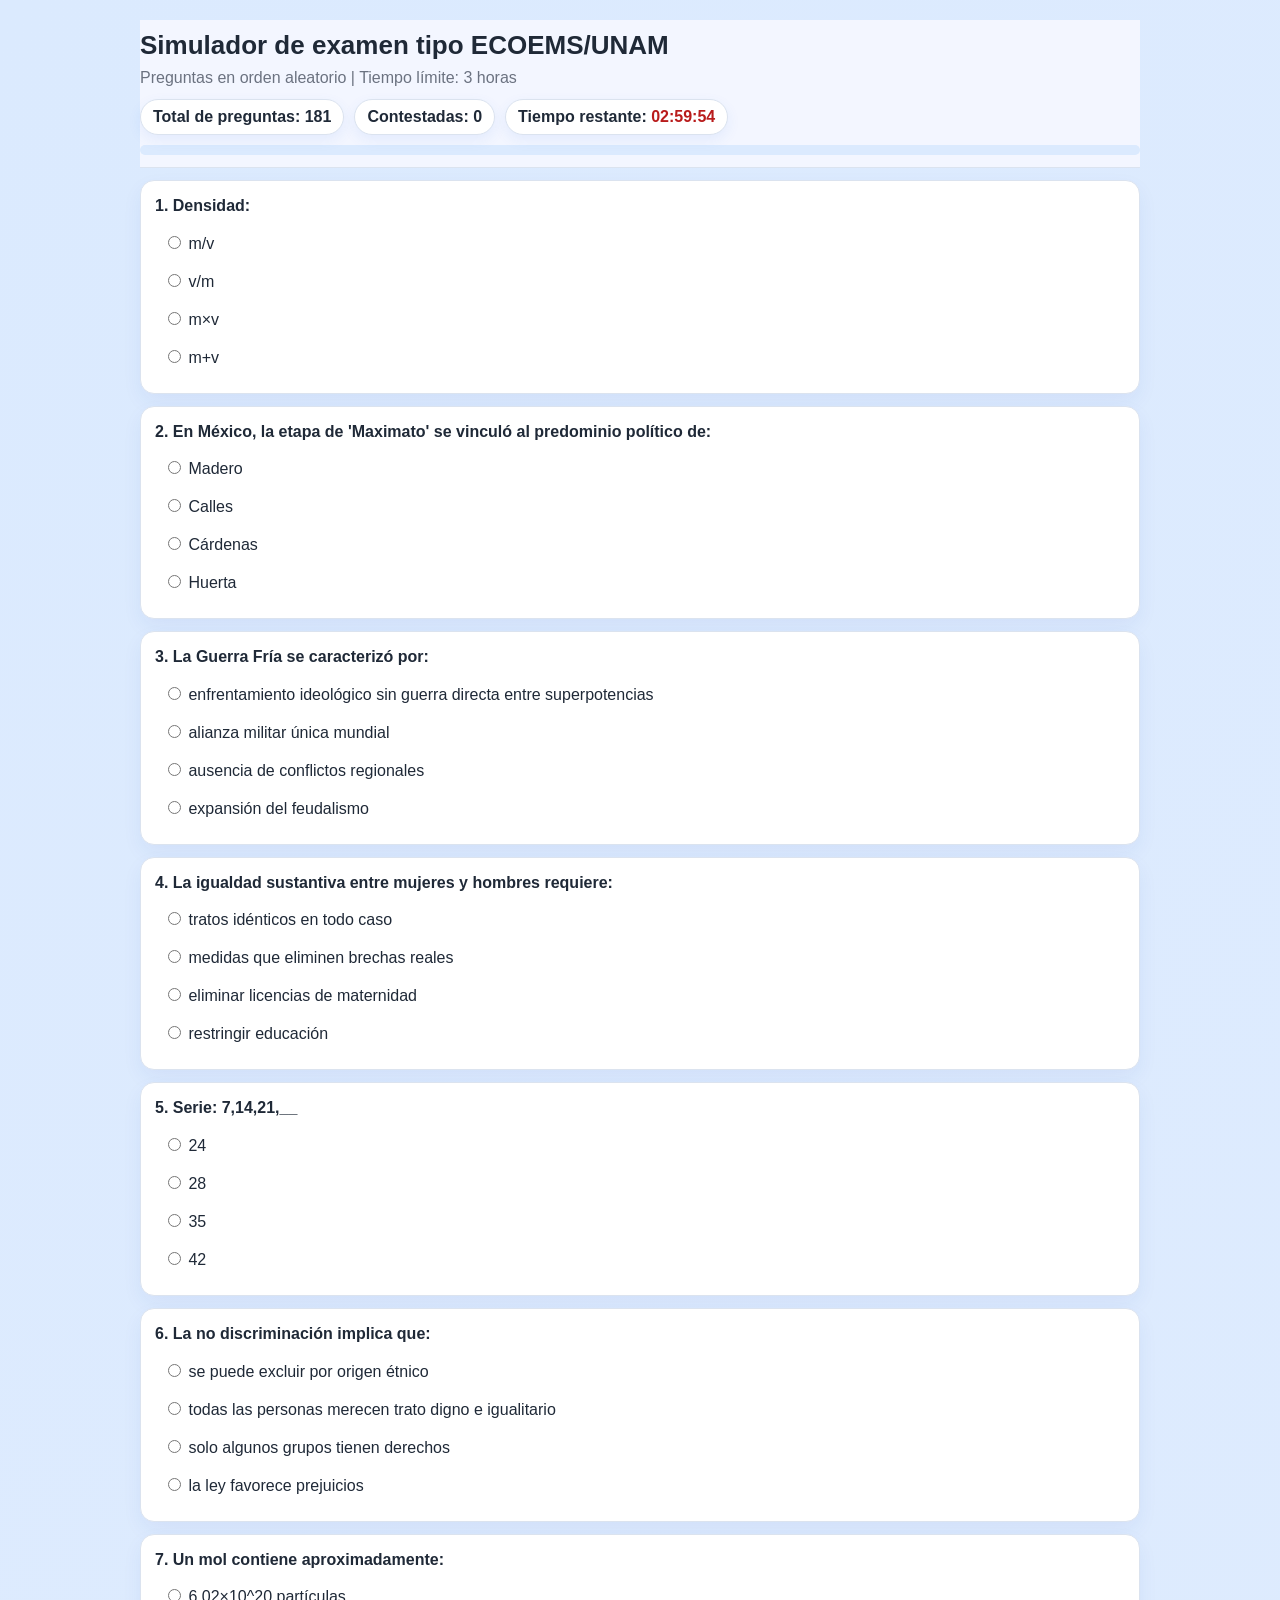
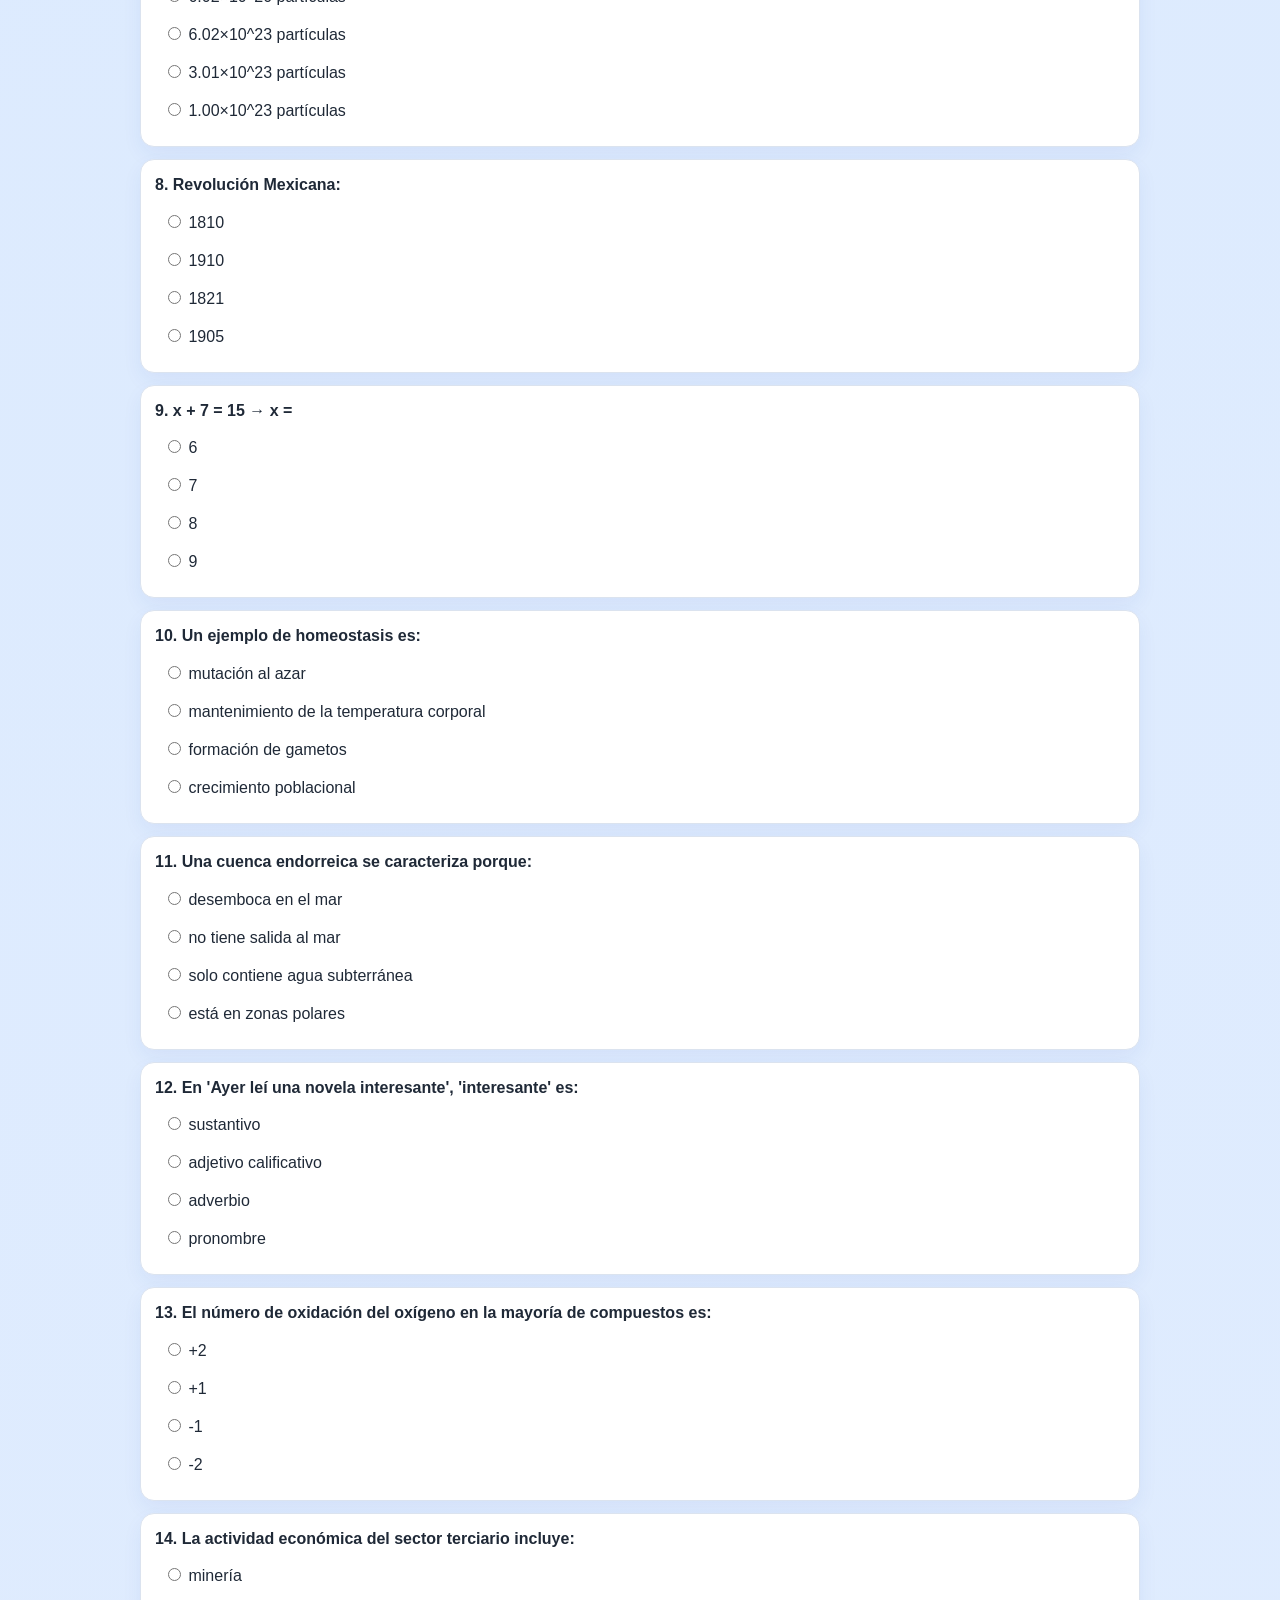
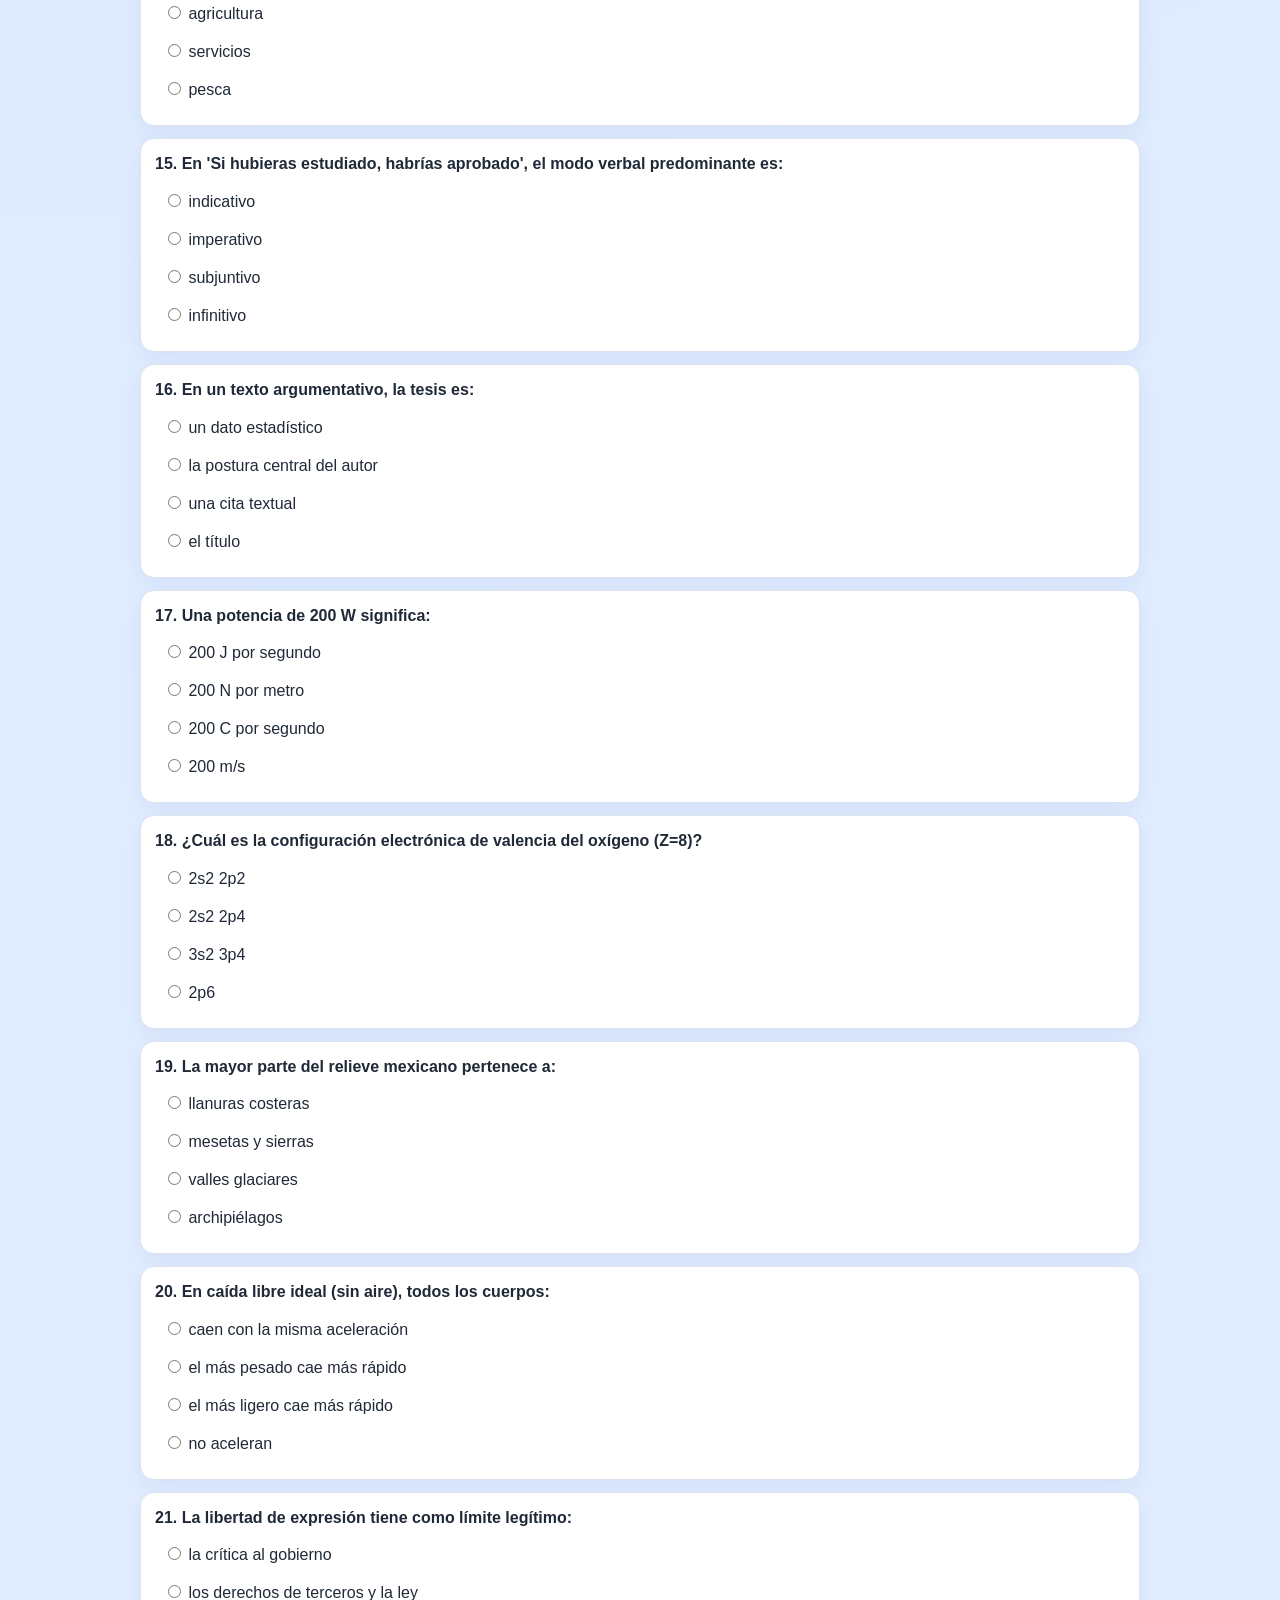
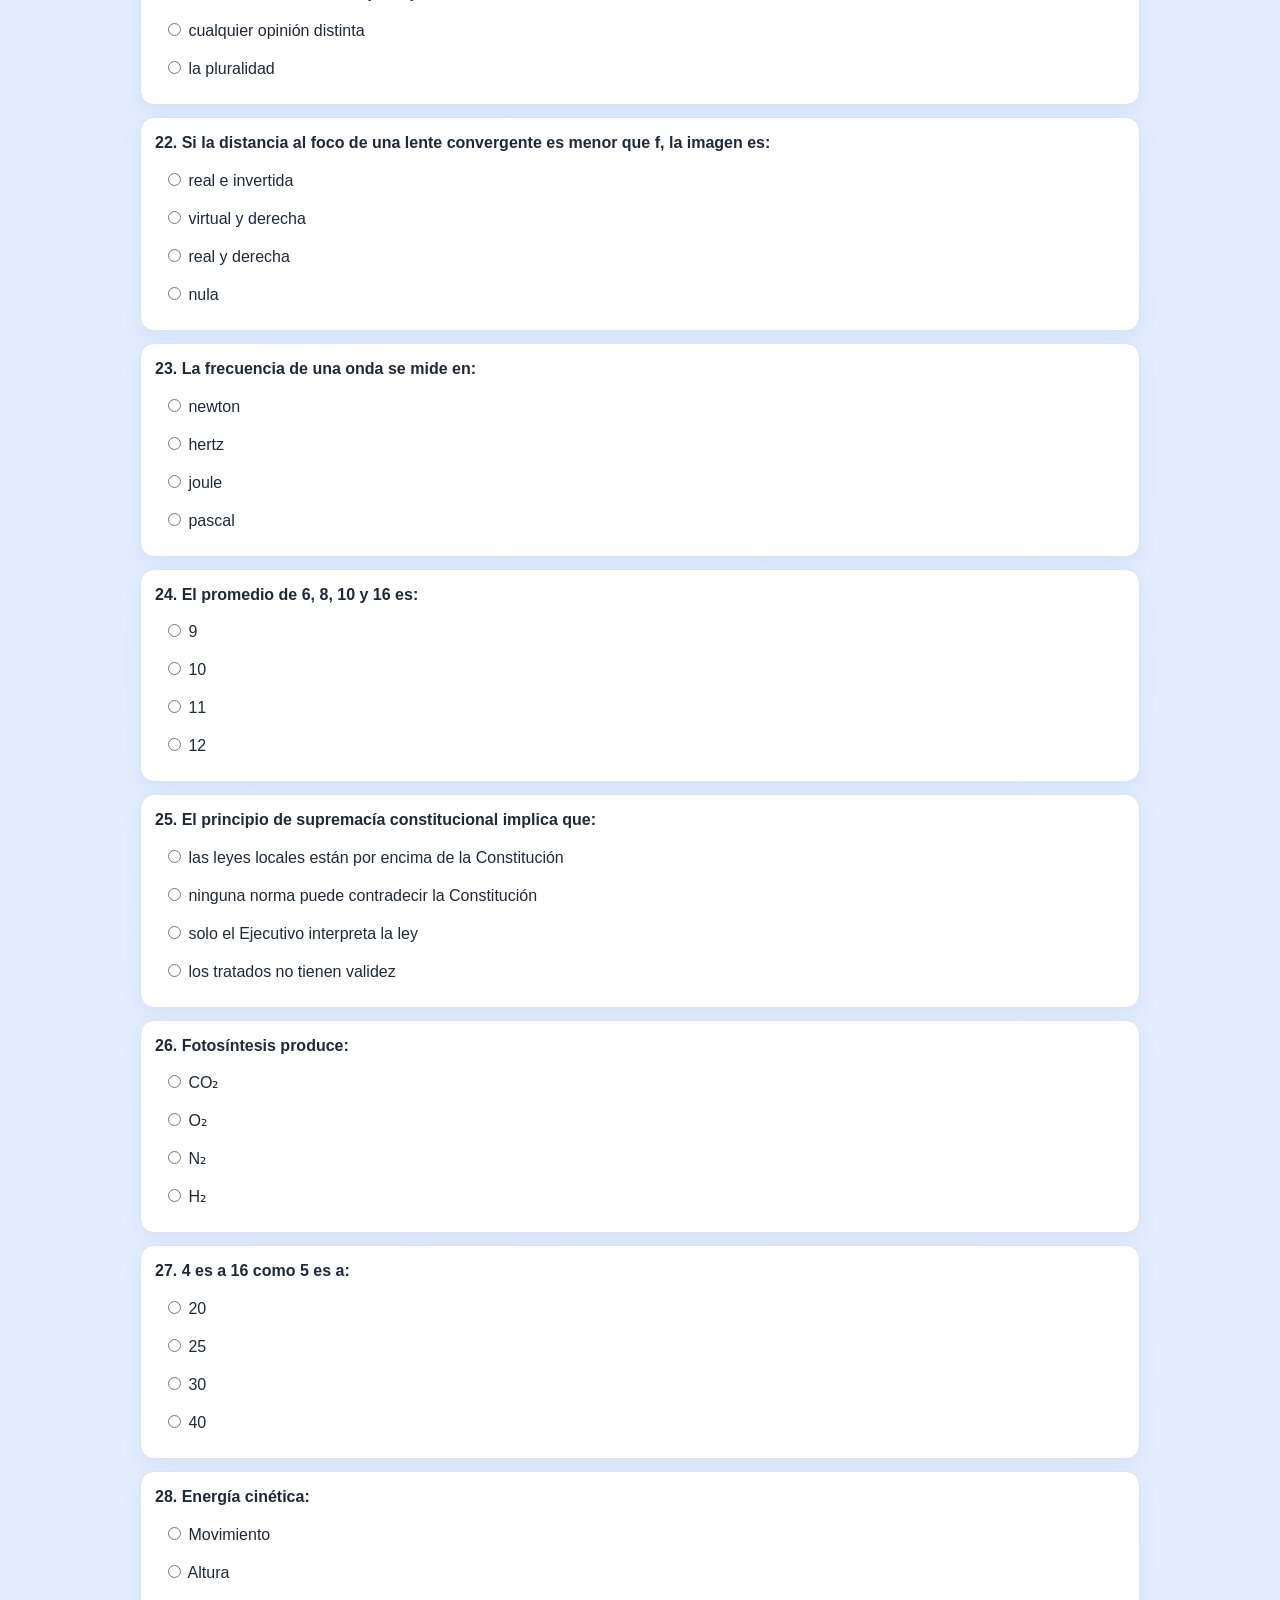
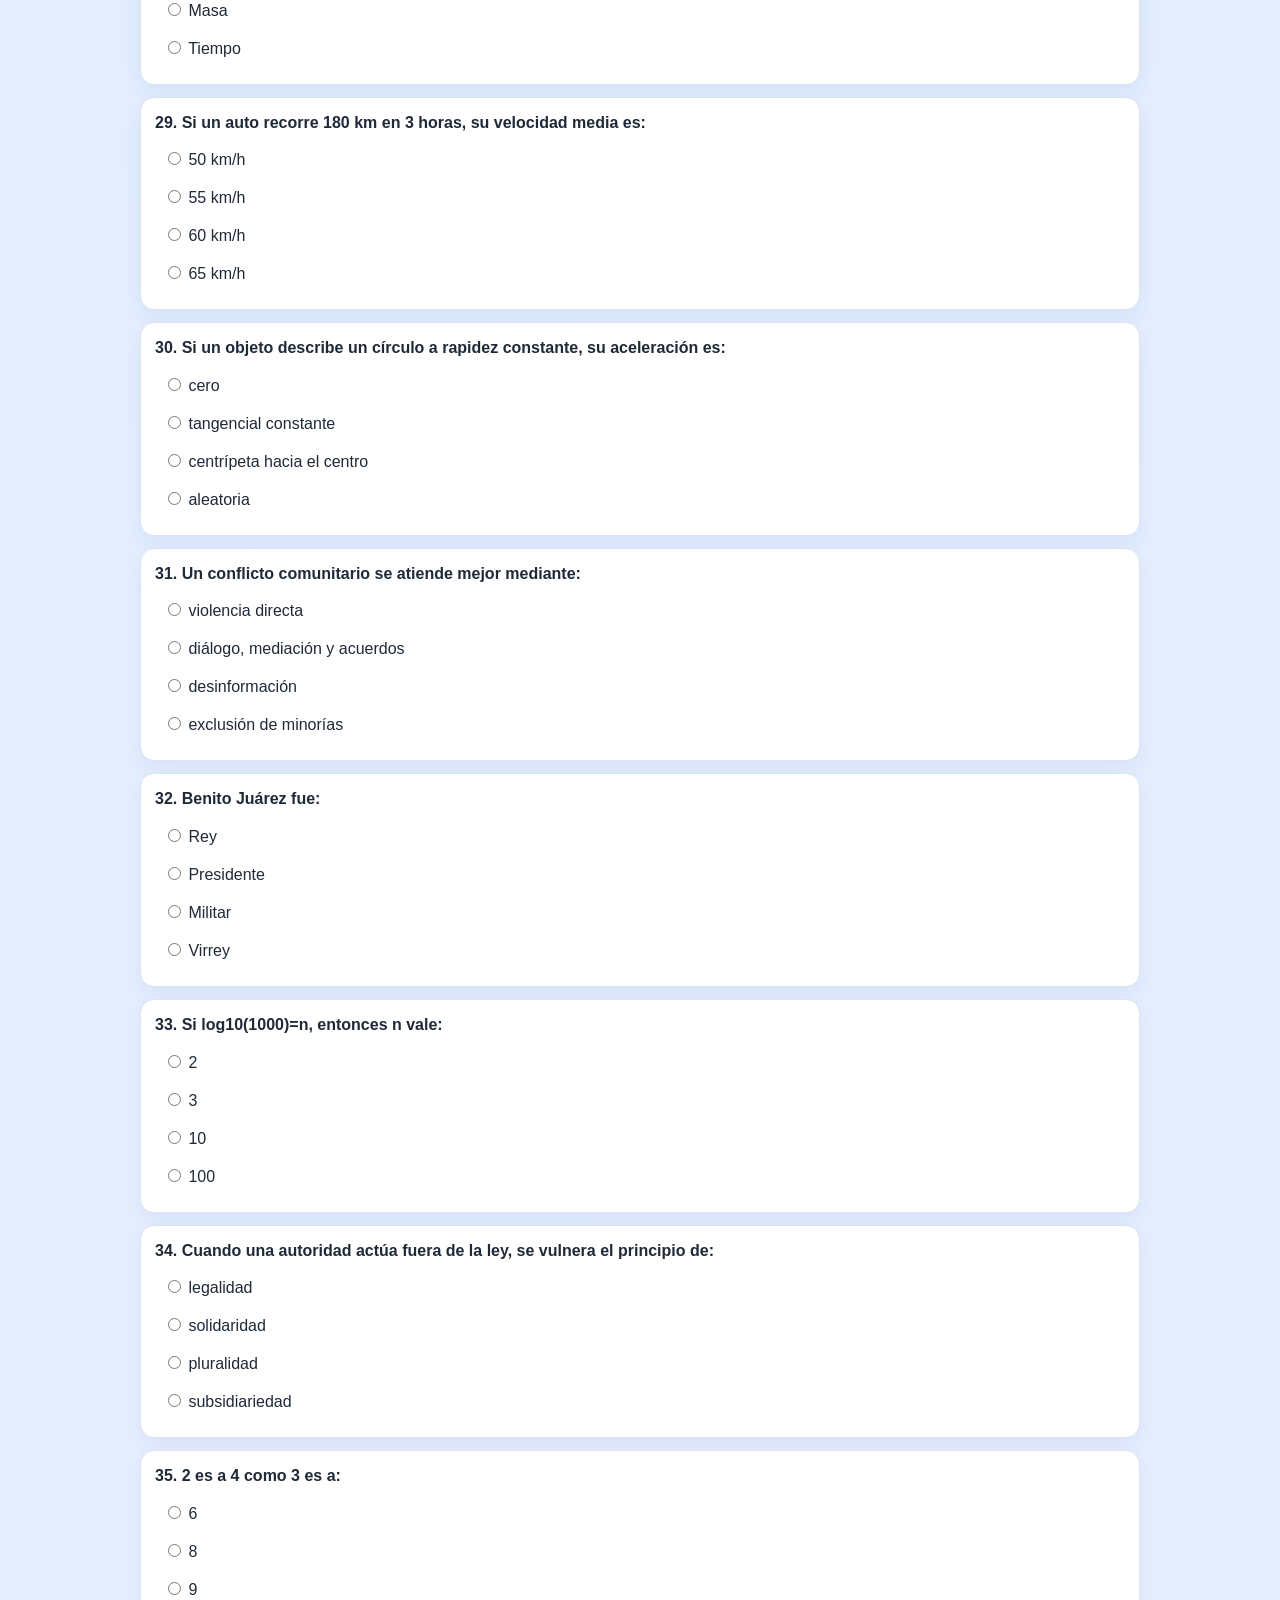
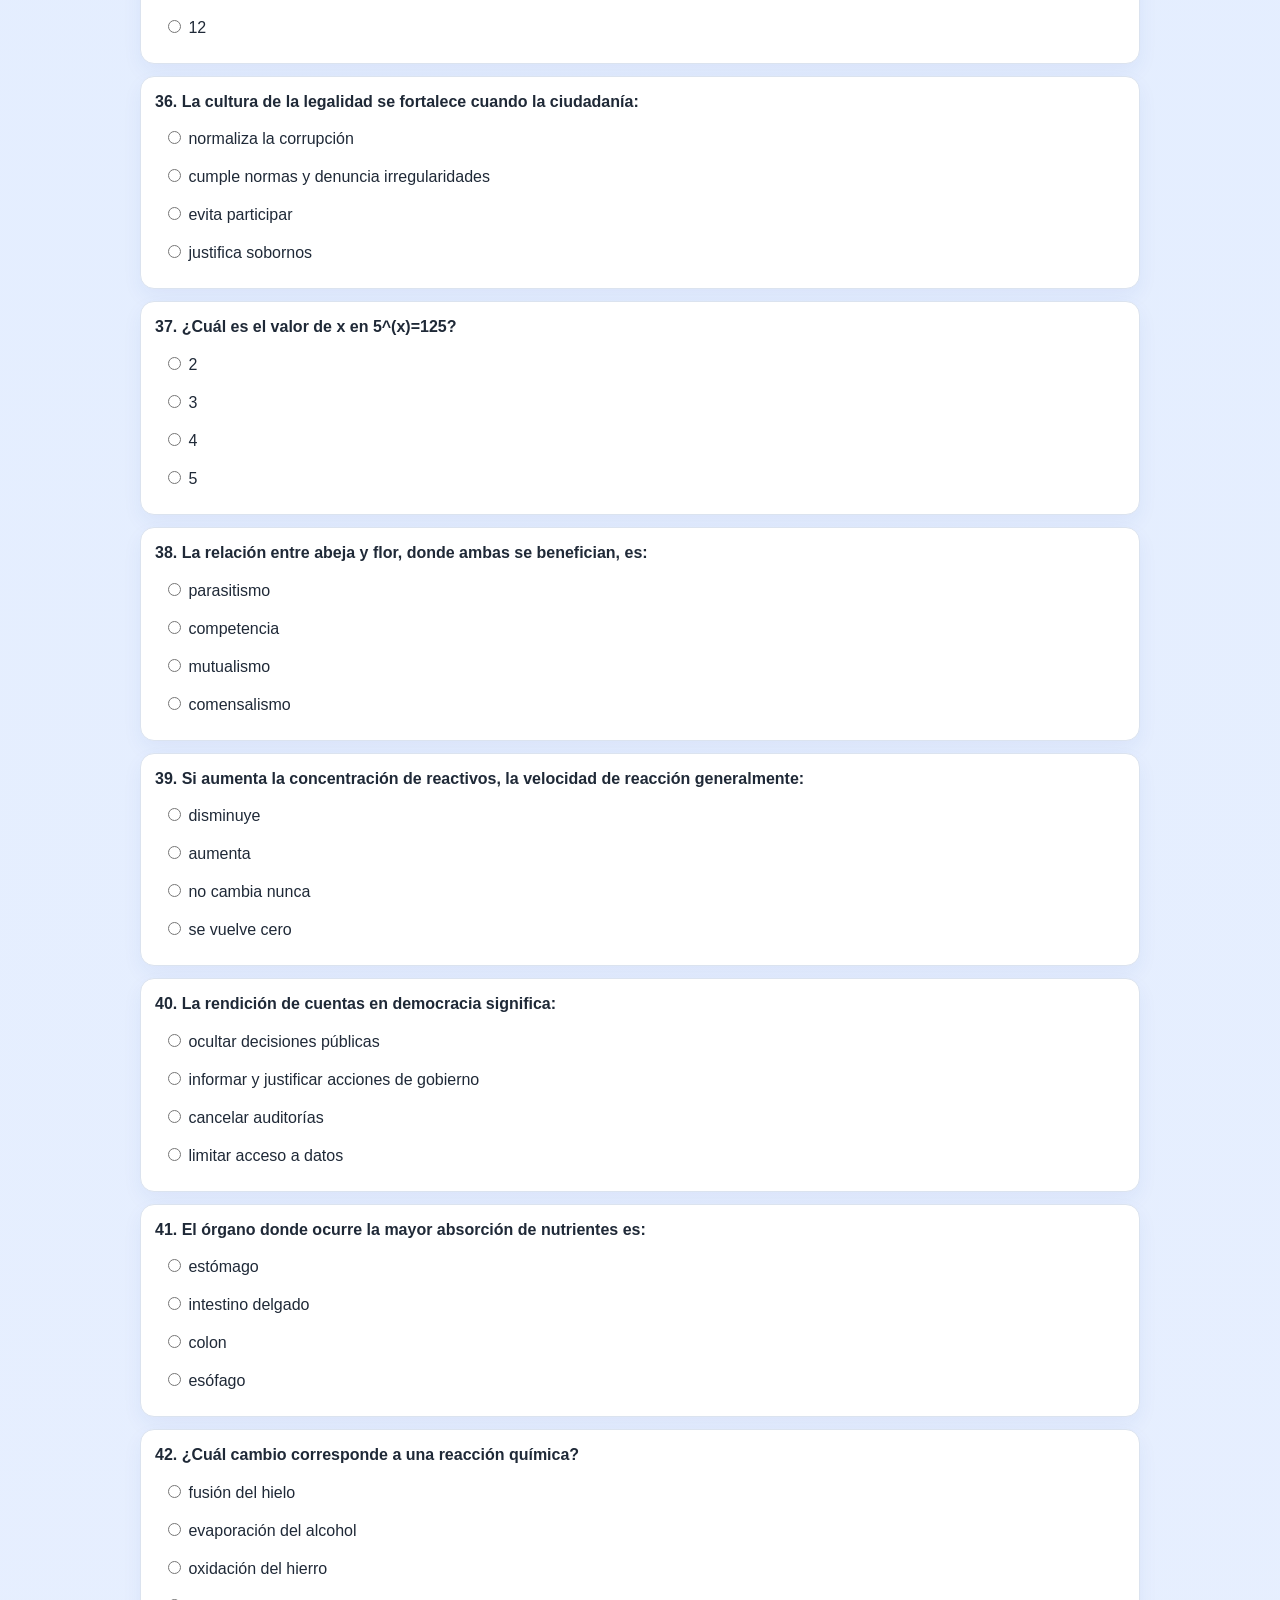
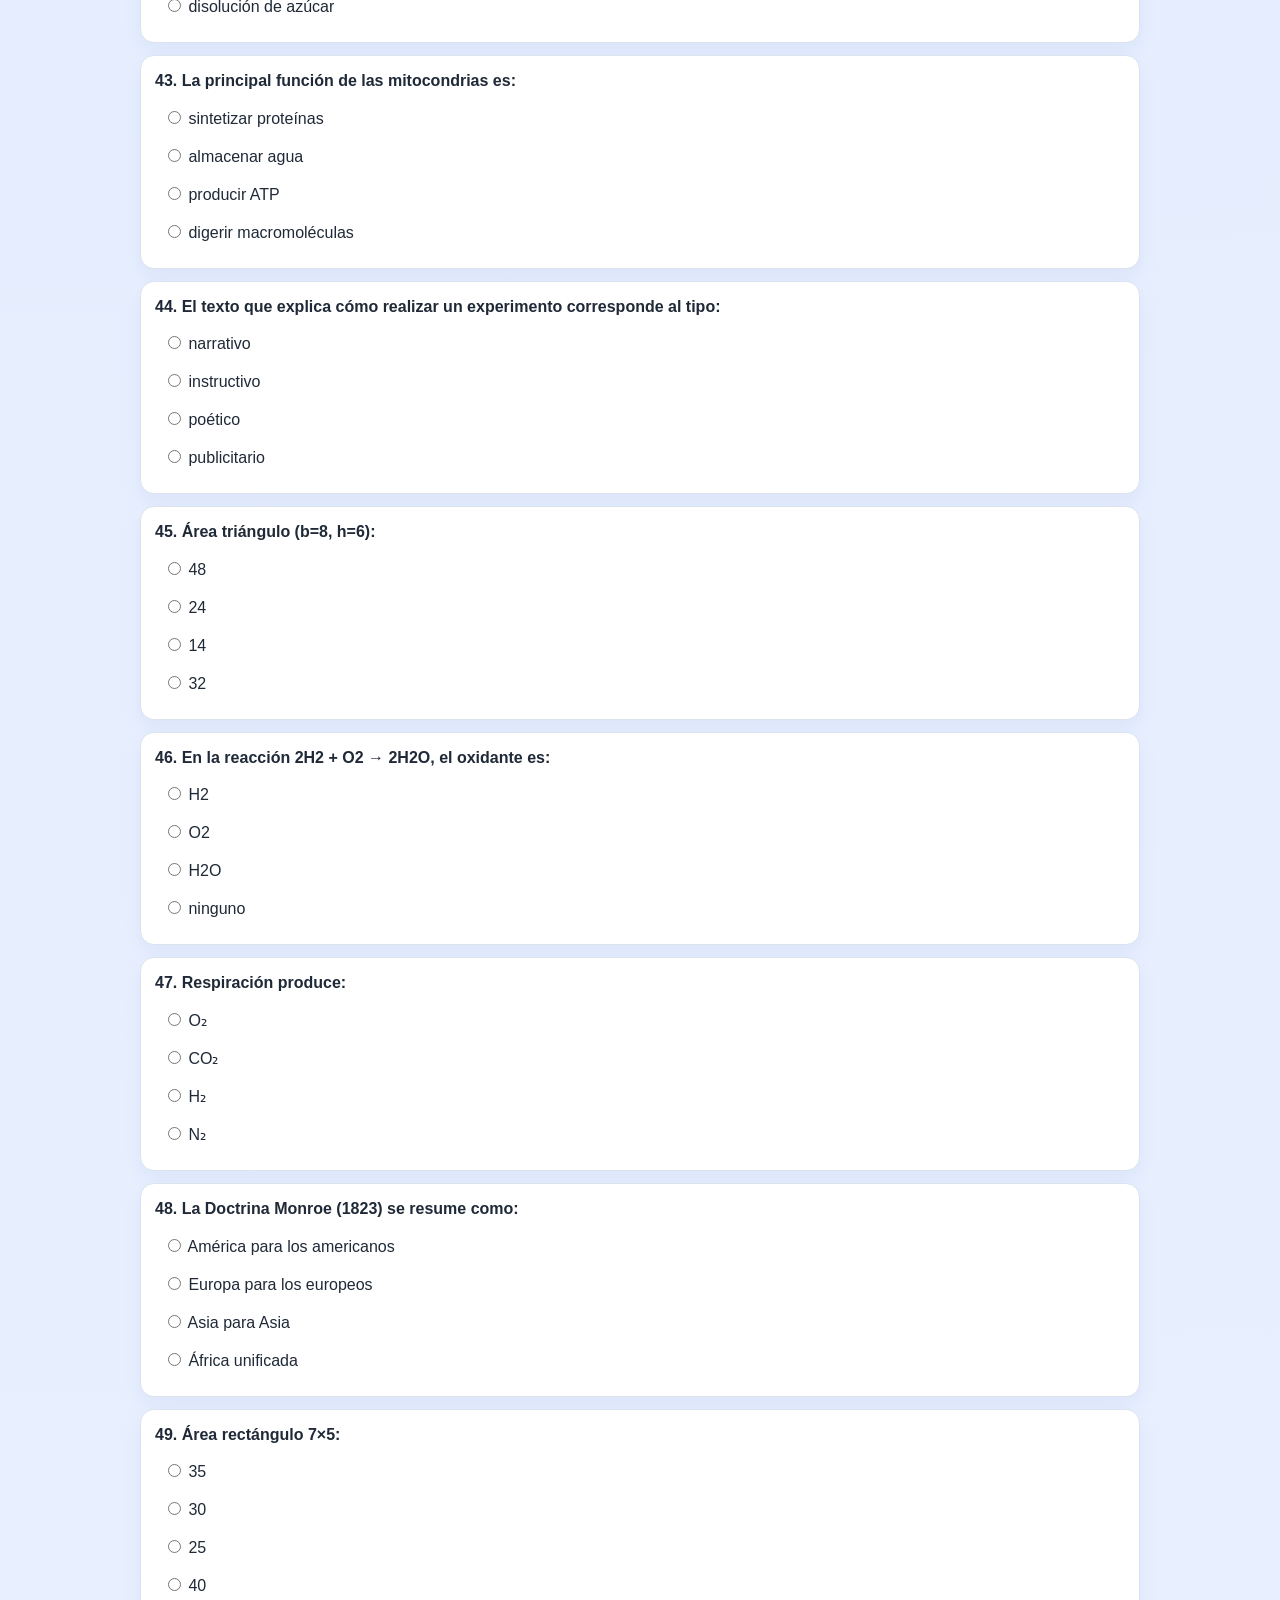
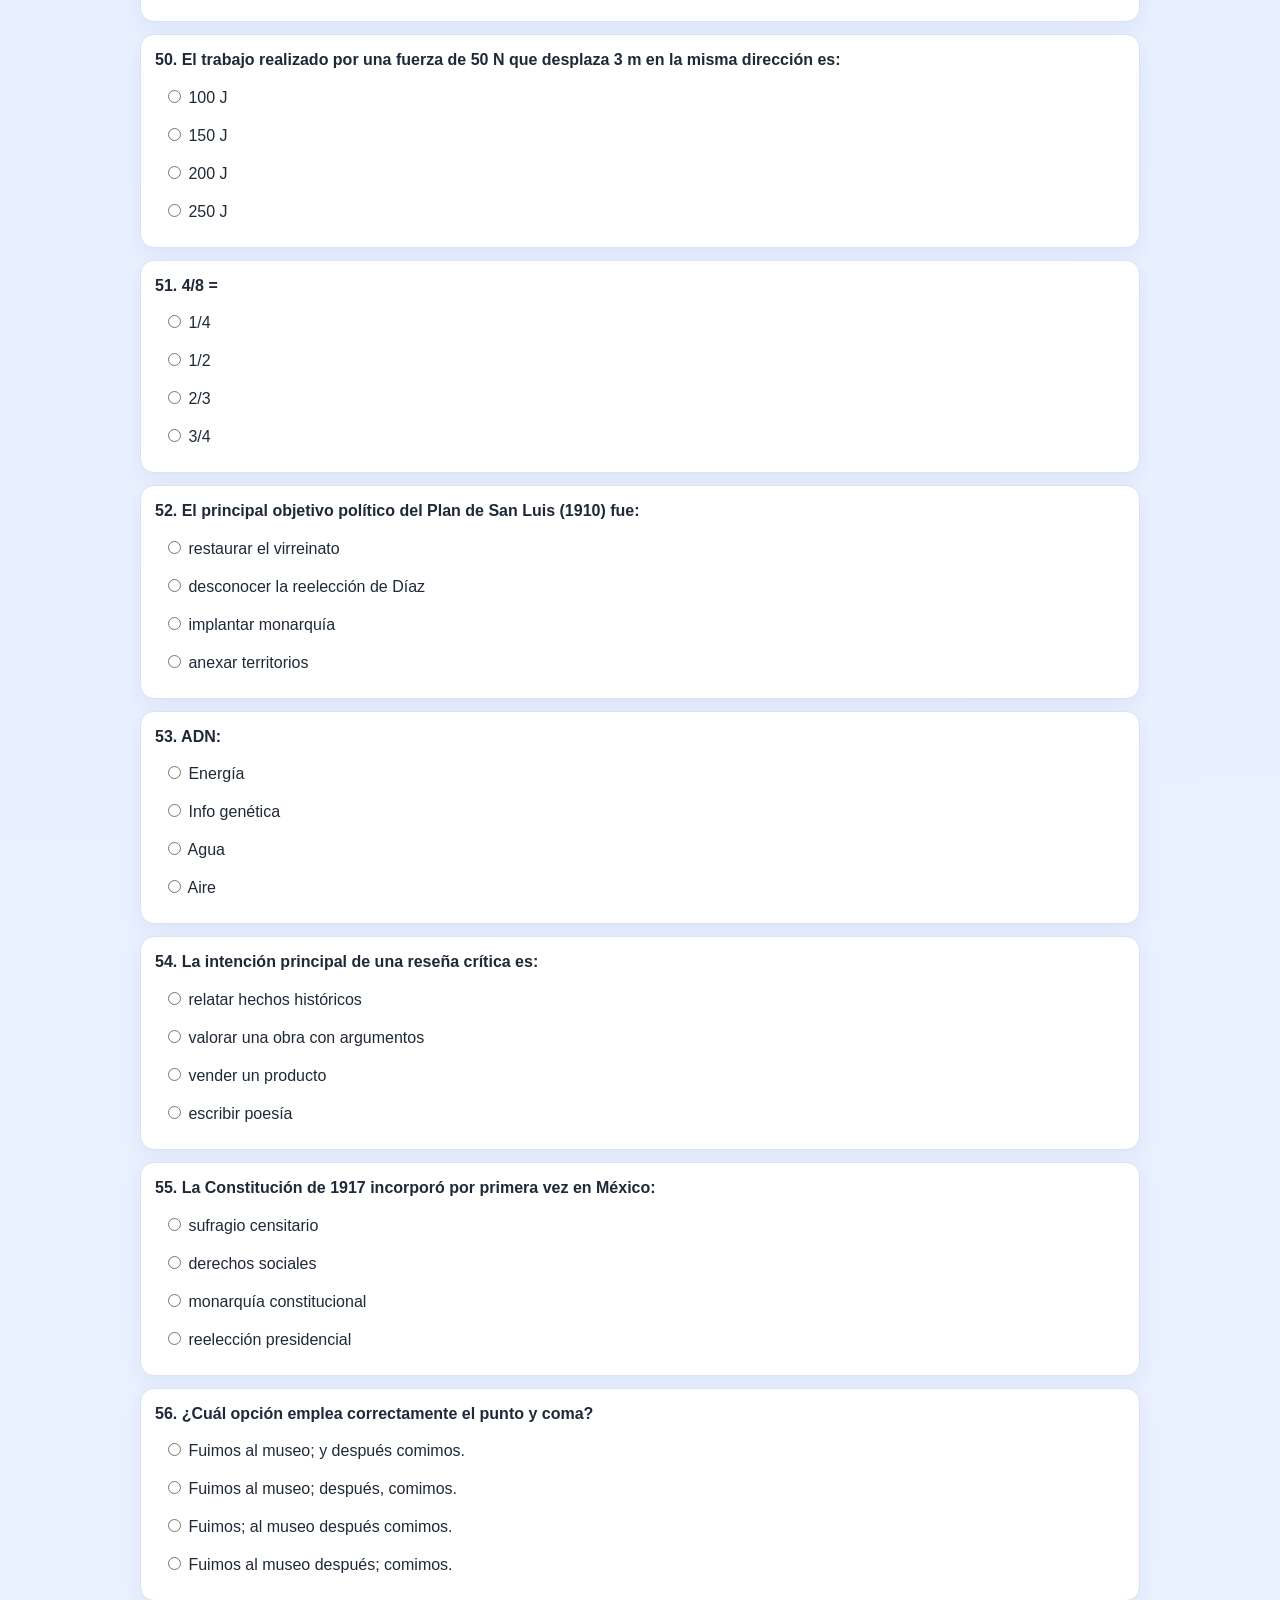
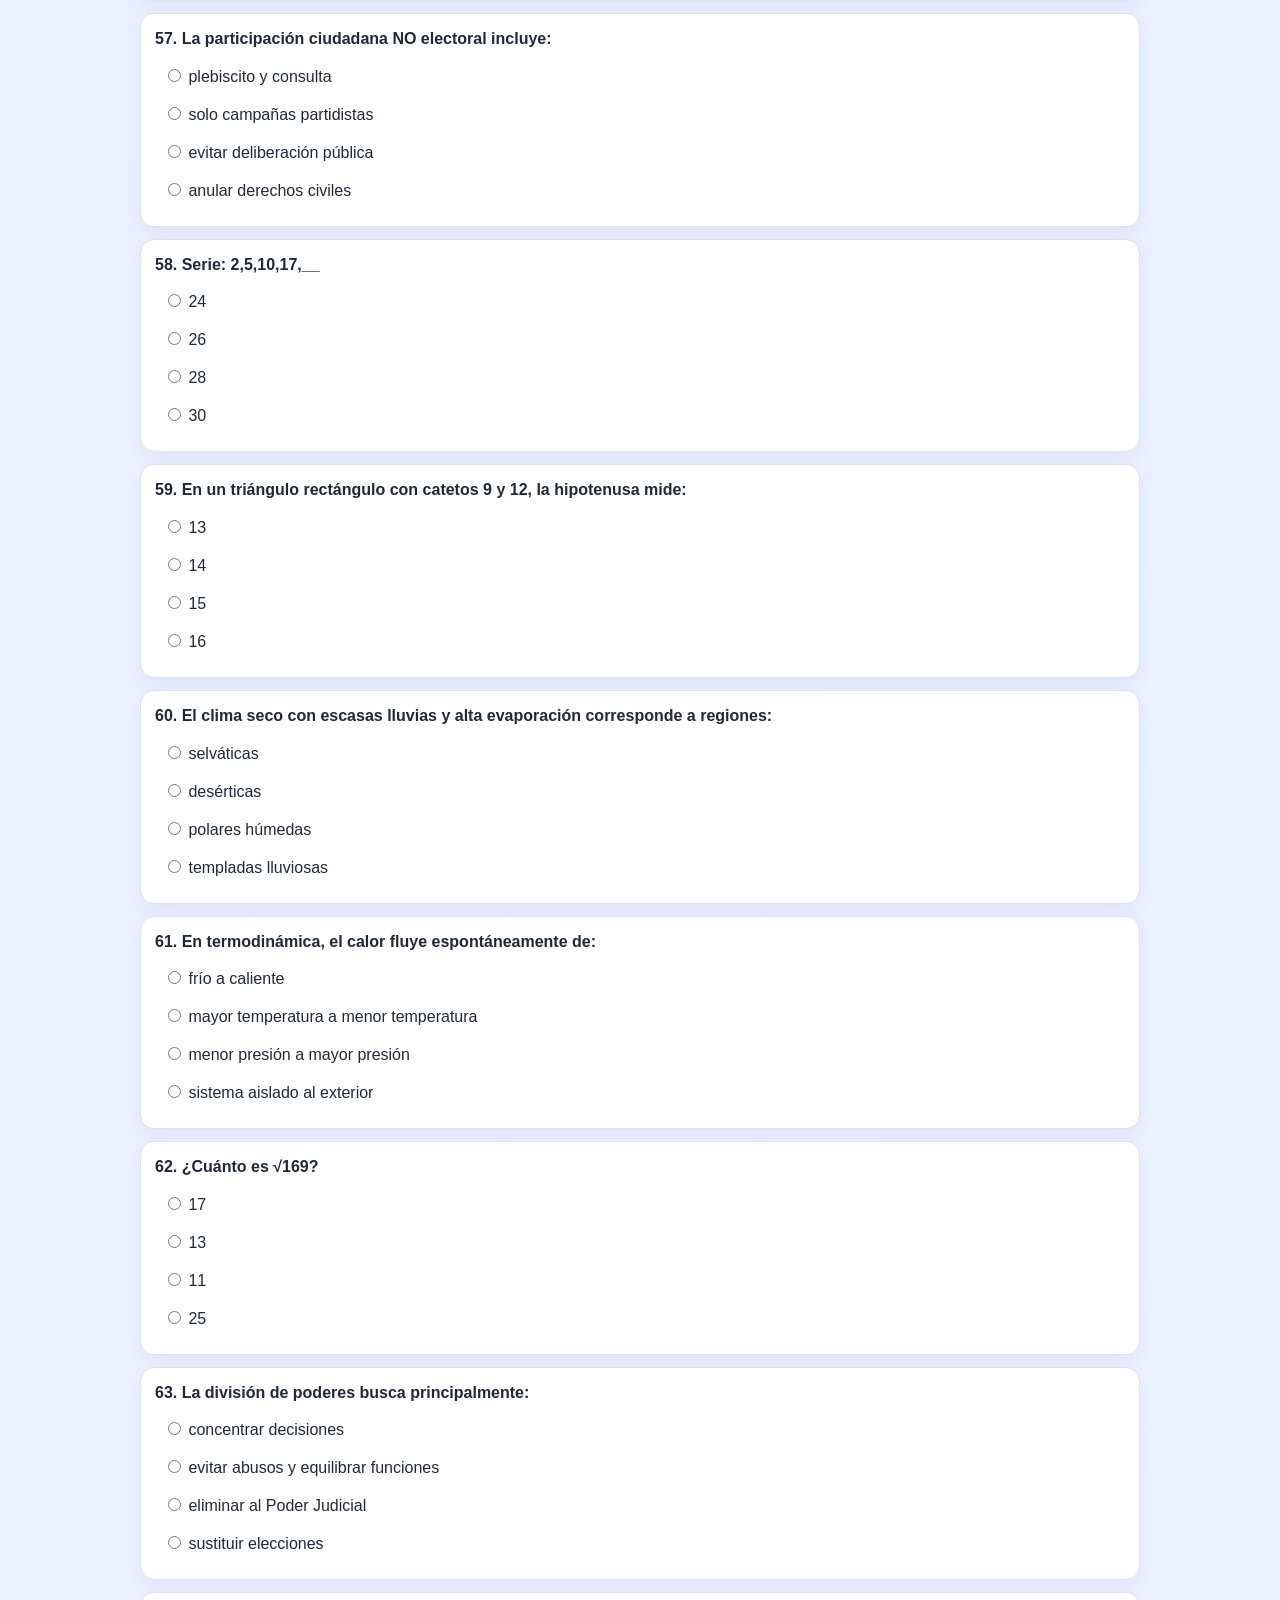
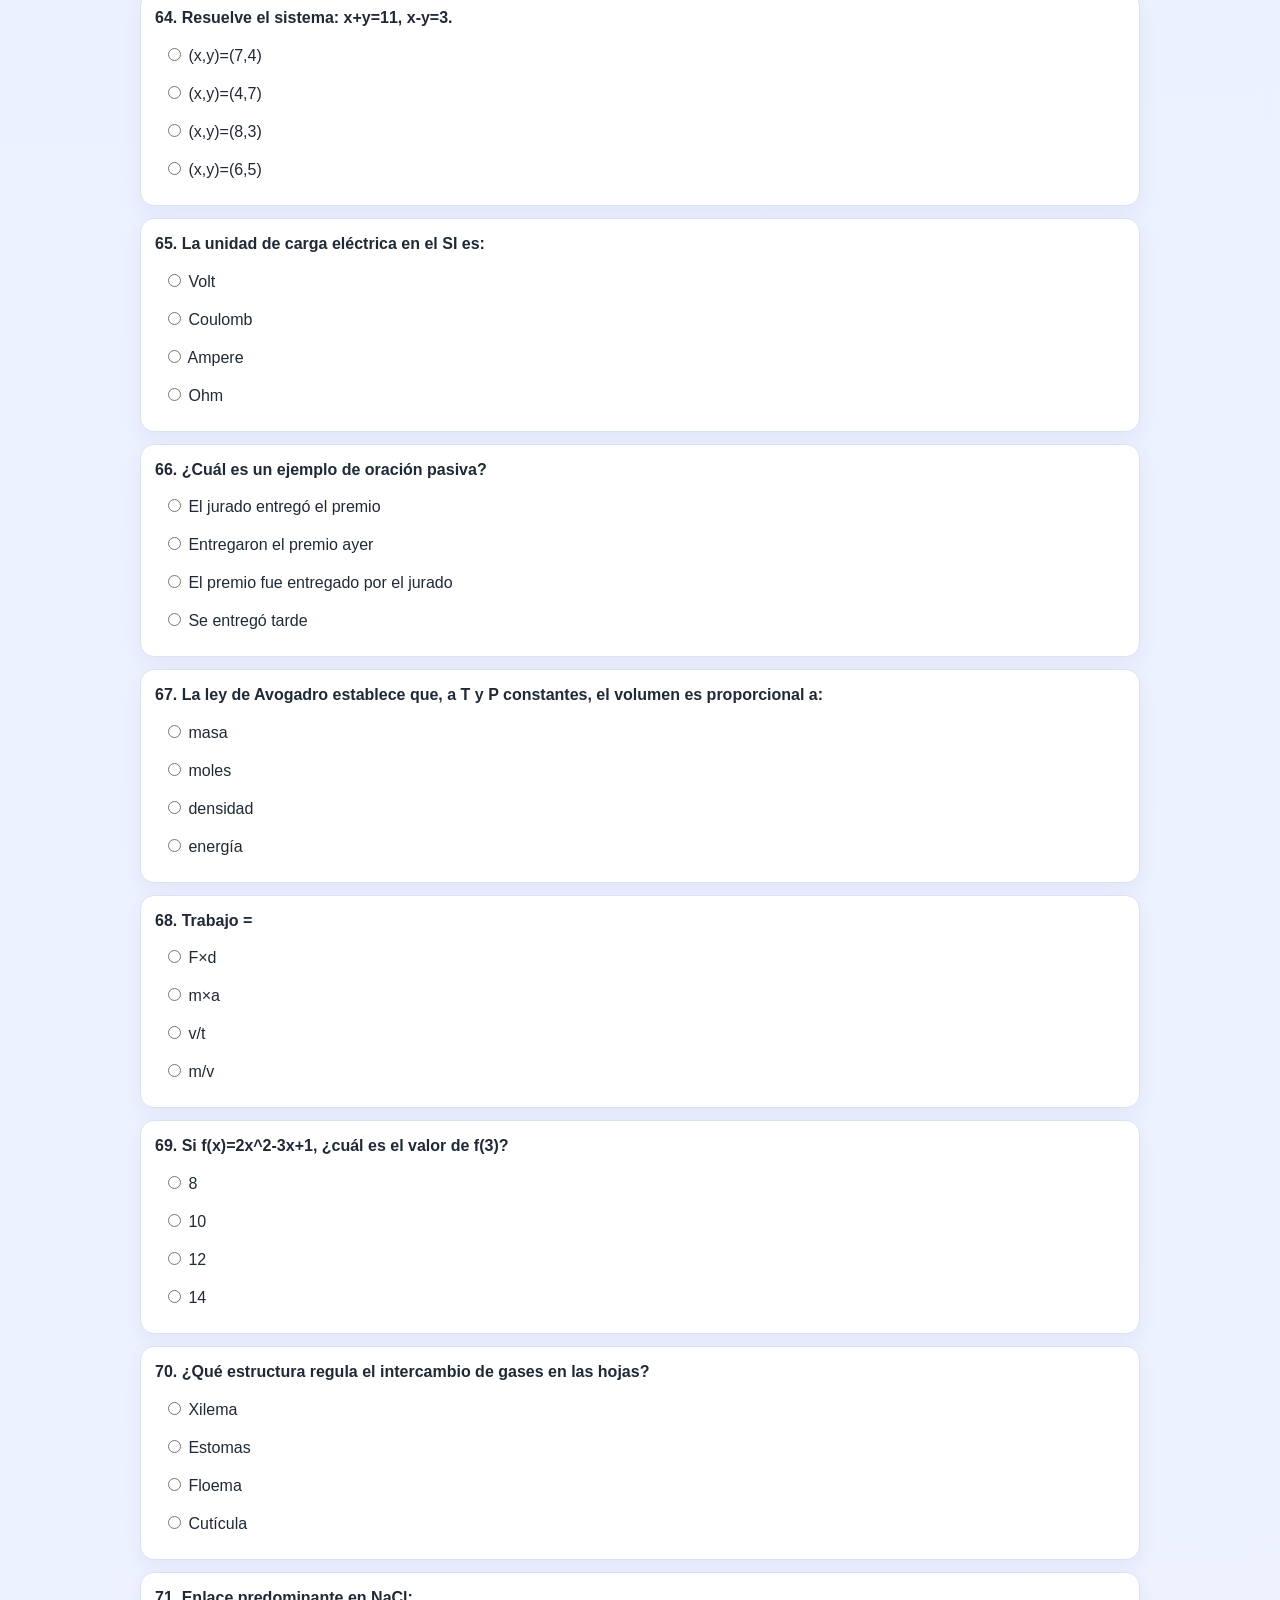
==== commit 4c8db880: "Update simulador_ecoems_unam.html" ====
--- a/simulador_ecoems_unam.html
+++ b/simulador_ecoems_unam.html
@@ -6,7 +6,9 @@
   <title>Simulador ECOEMS/UNAM</title>
   <style>
     :root {
-      --bg: #f4f6fb;
+      --bg: #eef2ff;
+      --bg2: #f0fdfa;
+      --glow: #a78bfa;
       --card: #ffffff;
       --text: #1f2937;
       --muted: #6b7280;
@@ -16,23 +18,27 @@
       --border: #dbe3ef;
     }
     * { box-sizing: border-box; }
-    body { font-family: Arial, sans-serif; margin: 0; background: var(--bg); color: var(--text); }
-    .wrap { max-width: 980px; margin: 0 auto; padding: 20px; }
-    .top { position: sticky; top: 0; background: #f4f6fb; padding-bottom: 12px; z-index: 5; }
+    body { font-family: Inter, "Segoe UI", Arial, sans-serif; margin: 0; background: radial-gradient(circle at 0% 0%, #dbeafe 0%, var(--bg) 40%, var(--bg2) 100%); color: var(--text); }
+    .wrap { max-width: 1040px; margin: 0 auto; padding: 20px; }
+    .top { position: sticky; top: 0; background: color-mix(in srgb, #eef2ff, white 32%); padding: 10px 0 12px; z-index: 5; backdrop-filter: blur(8px); border-bottom: 1px solid var(--border); }
     h1 { margin: 0 0 8px; font-size: 26px; }
     .sub { color: var(--muted); margin: 0 0 12px; }
     .toolbar { display: flex; flex-wrap: wrap; gap: 10px; align-items: center; }
-    .chip { background: var(--card); border: 1px solid var(--border); border-radius: 999px; padding: 8px 12px; font-weight: bold; }
+    .chip { background: var(--card); border: 1px solid var(--border); border-radius: 999px; padding: 8px 12px; font-weight: bold; box-shadow: 0 5px 14px rgba(37,99,235,.08); }
     #temporizador { color: #b91c1c; }
-    .pregunta { background: var(--card); border: 1px solid var(--border); border-radius: 10px; padding: 14px; margin: 12px 0; }
+    .pregunta { background: var(--card); border: 1px solid var(--border); border-radius: 14px; padding: 14px; margin: 12px 0; box-shadow: 0 8px 20px rgba(30,64,175,.06); transition: transform .15s ease, box-shadow .2s ease; }
+    .pregunta:hover { transform: translateY(-1px); box-shadow: 0 10px 24px rgba(30,64,175,.1); }
     .pregunta p { margin: 0 0 10px; font-weight: bold; line-height: 1.35; }
     label { display: block; margin: 6px 0; padding: 6px 8px; border-radius: 6px; }
-    label:hover { background: #f8fafc; }
+    label:hover { background: #eef2ff; }
+    label:has(input:checked) { background: #e0e7ff; border: 1px solid #c7d2fe; }
     .acciones { margin: 18px 0; display: flex; gap: 10px; }
     button { padding: 10px 16px; border: none; border-radius: 8px; cursor: pointer; font-size: 15px; }
     #enviarBtn { background: var(--accent); color: #fff; font-weight: bold; }
     #enviarBtn:disabled { opacity: .55; cursor: not-allowed; }
-    #resultado { margin-top: 14px; font-size: 18px; font-weight: bold; }
+    #resultado { margin-top: 14px; font-size: 18px; font-weight: bold; padding: 12px 14px; border-radius: 12px; background: #eff6ff; border: 1px solid #bfdbfe; }
+    .progreso { margin-top: 10px; height: 10px; background: #dbeafe; border-radius: 999px; overflow: hidden; }
+    .progreso > span { display: block; height: 100%; width: 0%; background: linear-gradient(90deg, #2563eb, #7c3aed); transition: width .25s ease; }
     .retro { margin-top: 10px; padding: 10px; border-radius: 8px; font-size: 14px; }
     .correcta { background: #ecfdf3; border: 1px solid #86efac; color: var(--ok); }
     .incorrecta { background: #fef2f2; border: 1px solid #fca5a5; color: var(--bad); }
@@ -45,14 +51,16 @@
       <p class="sub">Preguntas en orden aleatorio | Tiempo límite: 3 horas</p>
       <div class="toolbar">
         <div class="chip" id="contadorPreguntas">Total de preguntas: 128</div>
+        <div class="chip">Contestadas: <span id="contestadas">0</span></div>
         <div class="chip">Tiempo restante: <span id="temporizador">03:00:00</span></div>
       </div>
+      <div class="progreso" aria-hidden="true"><span id="barraProgreso"></span></div>
     </div>
 
     <form id="examen"></form>
 
     <div class="acciones">
-      <button id="enviarBtn" type="button">Enviar examen</button>
+      <button id="enviarBtn" type="button" disabled>Enviar examen</button>
     </div>
     <div id="resultado"></div>
   </div>
@@ -1338,6 +1346,272 @@
       "los partidos"
     ],
     "correcta": 1
+  },
+  {
+    "pregunta": "¿Cuánto es √169?",
+    "opciones": ["17", "13", "11", "25"],
+    "correcta": 1
+  },
+  {
+    "pregunta": "25% de 200 =",
+    "opciones": ["25", "50", "75", "100"],
+    "correcta": 1
+  },
+  {
+    "pregunta": "x + 7 = 15 → x =",
+    "opciones": ["6", "7", "8", "9"],
+    "correcta": 2
+  },
+  {
+    "pregunta": "Área triángulo (b=8, h=6):",
+    "opciones": ["48", "24", "14", "32"],
+    "correcta": 1
+  },
+  {
+    "pregunta": "Perímetro cuadrado lado 9:",
+    "opciones": ["18", "27", "36", "81"],
+    "correcta": 2
+  },
+  {
+    "pregunta": "4/8 =",
+    "opciones": ["1/4", "1/2", "2/3", "3/4"],
+    "correcta": 1
+  },
+  {
+    "pregunta": "5x = 25 → x =",
+    "opciones": ["3", "4", "5", "6"],
+    "correcta": 2
+  },
+  {
+    "pregunta": "120 ÷ 3 × 2 =",
+    "opciones": ["80", "60", "40", "100"],
+    "correcta": 0
+  },
+  {
+    "pregunta": "Pendiente (1,2) a (3,6):",
+    "opciones": ["1", "2", "3", "4"],
+    "correcta": 1
+  },
+  {
+    "pregunta": "Área círculo r=4:",
+    "opciones": ["8π", "16π", "4π", "12π"],
+    "correcta": 1
+  },
+  {
+    "pregunta": "3⁴ =",
+    "opciones": ["27", "64", "81", "12"],
+    "correcta": 2
+  },
+  {
+    "pregunta": "2x + 6 = 14 → x =",
+    "opciones": ["3", "4", "5", "6"],
+    "correcta": 1
+  },
+  {
+    "pregunta": "Promedio 3,6,9:",
+    "opciones": ["5", "6", "7", "8"],
+    "correcta": 1
+  },
+  {
+    "pregunta": "7×8 =",
+    "opciones": ["54", "56", "64", "48"],
+    "correcta": 1
+  },
+  {
+    "pregunta": "1/2 + 1/3 =",
+    "opciones": ["5/6", "2/5", "1", "3/5"],
+    "correcta": 0
+  },
+  {
+    "pregunta": "Área rectángulo 7×5:",
+    "opciones": ["35", "30", "25", "40"],
+    "correcta": 0
+  },
+  {
+    "pregunta": "10² =",
+    "opciones": ["20", "50", "100", "10"],
+    "correcta": 2
+  },
+  {
+    "pregunta": "15% de 80 =",
+    "opciones": ["10", "12", "15", "20"],
+    "correcta": 1
+  },
+  {
+    "pregunta": "Constitución Mexicana:",
+    "opciones": ["1810", "1917", "1821", "1900"],
+    "correcta": 1
+  },
+  {
+    "pregunta": "Independencia inicia:",
+    "opciones": ["1810", "1821", "1910", "1800"],
+    "correcta": 0
+  },
+  {
+    "pregunta": "Revolución Mexicana:",
+    "opciones": ["1810", "1910", "1821", "1905"],
+    "correcta": 1
+  },
+  {
+    "pregunta": "Benito Juárez fue:",
+    "opciones": ["Rey", "Presidente", "Militar", "Virrey"],
+    "correcta": 1
+  },
+  {
+    "pregunta": "Porfiriato:",
+    "opciones": ["Revolución", "Dictadura", "Independencia", "Guerra"],
+    "correcta": 1
+  },
+  {
+    "pregunta": "Derecho humano es:",
+    "opciones": ["Opcional", "Universal", "Privado", "Limitado"],
+    "correcta": 1
+  },
+  {
+    "pregunta": "Democracia implica:",
+    "opciones": ["Dictadura", "Participación", "Monarquía", "Militar"],
+    "correcta": 1
+  },
+  {
+    "pregunta": "Ley sirve para:",
+    "opciones": ["Castigar", "Regular", "Ignorar", "Dominar"],
+    "correcta": 1
+  },
+  {
+    "pregunta": "Ciudadano:",
+    "opciones": ["Extranjero", "Con derechos", "Visitante", "Turista"],
+    "correcta": 1
+  },
+  {
+    "pregunta": "Valor cívico:",
+    "opciones": ["Egoísmo", "Respeto", "Violencia", "Poder"],
+    "correcta": 1
+  },
+  {
+    "pregunta": "Velocidad =",
+    "opciones": ["d/t", "m×a", "F×d", "E"],
+    "correcta": 0
+  },
+  {
+    "pregunta": "Fuerza =",
+    "opciones": ["m×a", "d/t", "v/t", "m/v"],
+    "correcta": 0
+  },
+  {
+    "pregunta": "Energía cinética:",
+    "opciones": ["Movimiento", "Altura", "Masa", "Tiempo"],
+    "correcta": 0
+  },
+  {
+    "pregunta": "Energía potencial:",
+    "opciones": ["Movimiento", "Altura", "Tiempo", "Masa"],
+    "correcta": 1
+  },
+  {
+    "pregunta": "Trabajo =",
+    "opciones": ["F×d", "m×a", "v/t", "m/v"],
+    "correcta": 0
+  },
+  {
+    "pregunta": "Átomo:",
+    "opciones": ["Energía", "Unidad materia", "Gas", "Luz"],
+    "correcta": 1
+  },
+  {
+    "pregunta": "Protón:",
+    "opciones": ["Negativo", "Positivo", "Neutro", "Variable"],
+    "correcta": 1
+  },
+  {
+    "pregunta": "Electrón:",
+    "opciones": ["Positivo", "Negativo", "Neutro", "Variable"],
+    "correcta": 1
+  },
+  {
+    "pregunta": "pH mide:",
+    "opciones": ["Masa", "Acidez", "Energía", "Volumen"],
+    "correcta": 1
+  },
+  {
+    "pregunta": "Densidad:",
+    "opciones": ["m/v", "v/m", "m×v", "m+v"],
+    "correcta": 0
+  },
+  {
+    "pregunta": "Célula:",
+    "opciones": ["Órgano", "Unidad básica", "Sistema", "Tejido"],
+    "correcta": 1
+  },
+  {
+    "pregunta": "ADN:",
+    "opciones": ["Energía", "Info genética", "Agua", "Aire"],
+    "correcta": 1
+  },
+  {
+    "pregunta": "Fotosíntesis produce:",
+    "opciones": ["CO₂", "O₂", "N₂", "H₂"],
+    "correcta": 1
+  },
+  {
+    "pregunta": "Respiración produce:",
+    "opciones": ["O₂", "CO₂", "H₂", "N₂"],
+    "correcta": 1
+  },
+  {
+    "pregunta": "Mitocondria:",
+    "opciones": ["Energía", "ADN", "Agua", "Aire"],
+    "correcta": 0
+  },
+  {
+    "pregunta": "Serie: 3,6,12,__",
+    "opciones": ["18", "24", "36", "30"],
+    "correcta": 1
+  },
+  {
+    "pregunta": "Serie: 1,4,9,16,__",
+    "opciones": ["20", "25", "30", "36"],
+    "correcta": 1
+  },
+  {
+    "pregunta": "2 es a 4 como 3 es a:",
+    "opciones": ["6", "8", "9", "12"],
+    "correcta": 0
+  },
+  {
+    "pregunta": "Analogía: lápiz : escribir :: tijeras :",
+    "opciones": ["cortar", "pegar", "medir", "dibujar"],
+    "correcta": 0
+  },
+  {
+    "pregunta": "Palabra intrusa:",
+    "opciones": ["perro", "gato", "mesa", "león"],
+    "correcta": 2
+  },
+  {
+    "pregunta": "Serie: 5,10,20,__",
+    "opciones": ["30", "40", "50", "60"],
+    "correcta": 1
+  },
+  {
+    "pregunta": "4 es a 16 como 5 es a:",
+    "opciones": ["20", "25", "30", "40"],
+    "correcta": 1
+  },
+  {
+    "pregunta": "Serie: 2,5,10,17,__",
+    "opciones": ["24", "26", "28", "30"],
+    "correcta": 1
+  },
+  {
+    "pregunta": "Analogía: libro : leer :: cuchillo :",
+    "opciones": ["cortar", "escribir", "comer", "abrir"],
+    "correcta": 0
+  },
+  {
+    "pregunta": "Serie: 7,14,21,__",
+    "opciones": ["24", "28", "35", "42"],
+    "correcta": 1
+
   }
 ];
 
@@ -1346,6 +1620,8 @@
     const resultado = document.getElementById('resultado');
     const temporizadorEl = document.getElementById('temporizador');
     const contadorPreguntas = document.getElementById('contadorPreguntas');
+    const contestadas = document.getElementById('contestadas');
+    const barraProgreso = document.getElementById('barraProgreso');
 
     function mezclar(array) {
       const copia = [...array];
@@ -1449,7 +1725,14 @@
       }
     }, 1000);
 
+    examen.addEventListener('change', () => {
+      const respondidas = document.querySelectorAll('input[type="radio"]:checked').length;
+      contestadas.textContent = String(respondidas);
+      barraProgreso.style.width = `${(respondidas / preguntasAleatorias.length) * 100}%`;
+      enviarBtn.disabled = respondidas === 0;
+    });
+
     enviarBtn.addEventListener('click', () => enviarExamen(false));
   </script>
 </body>
-</html>+</html>                          
